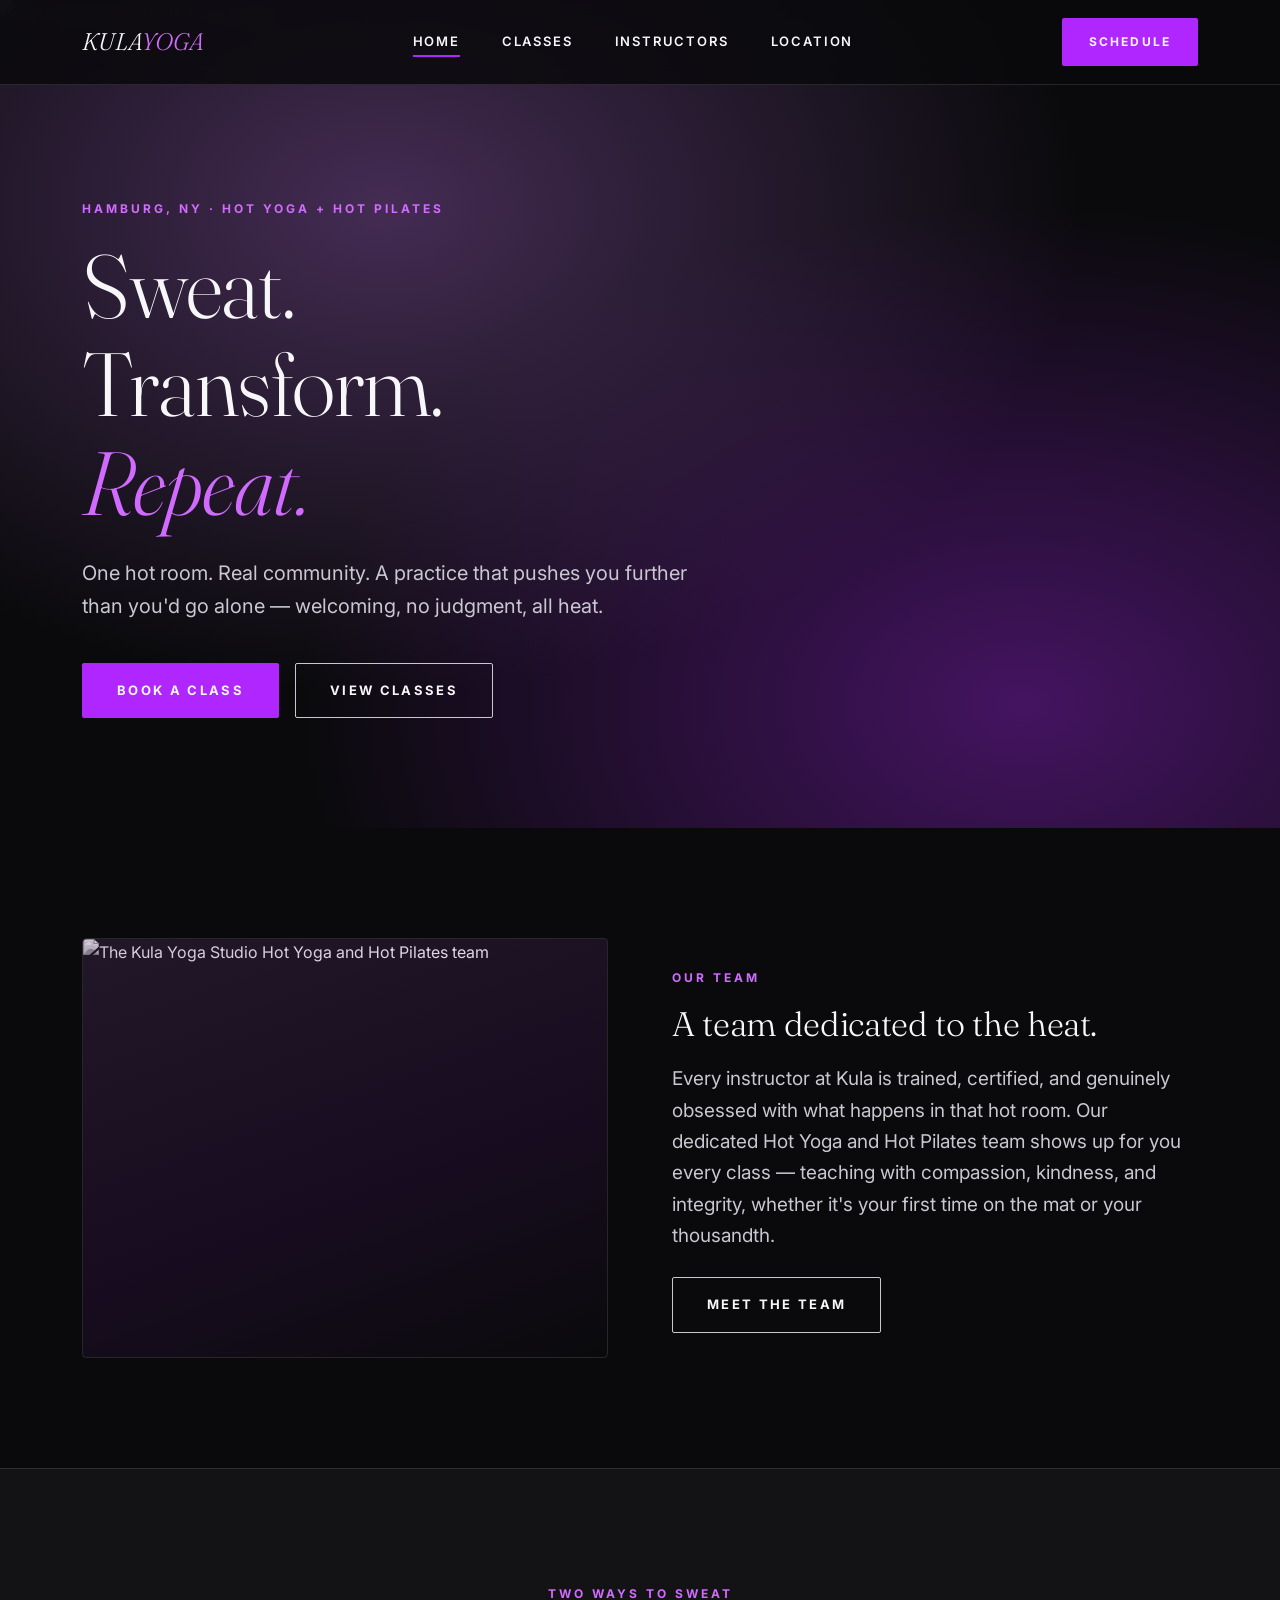
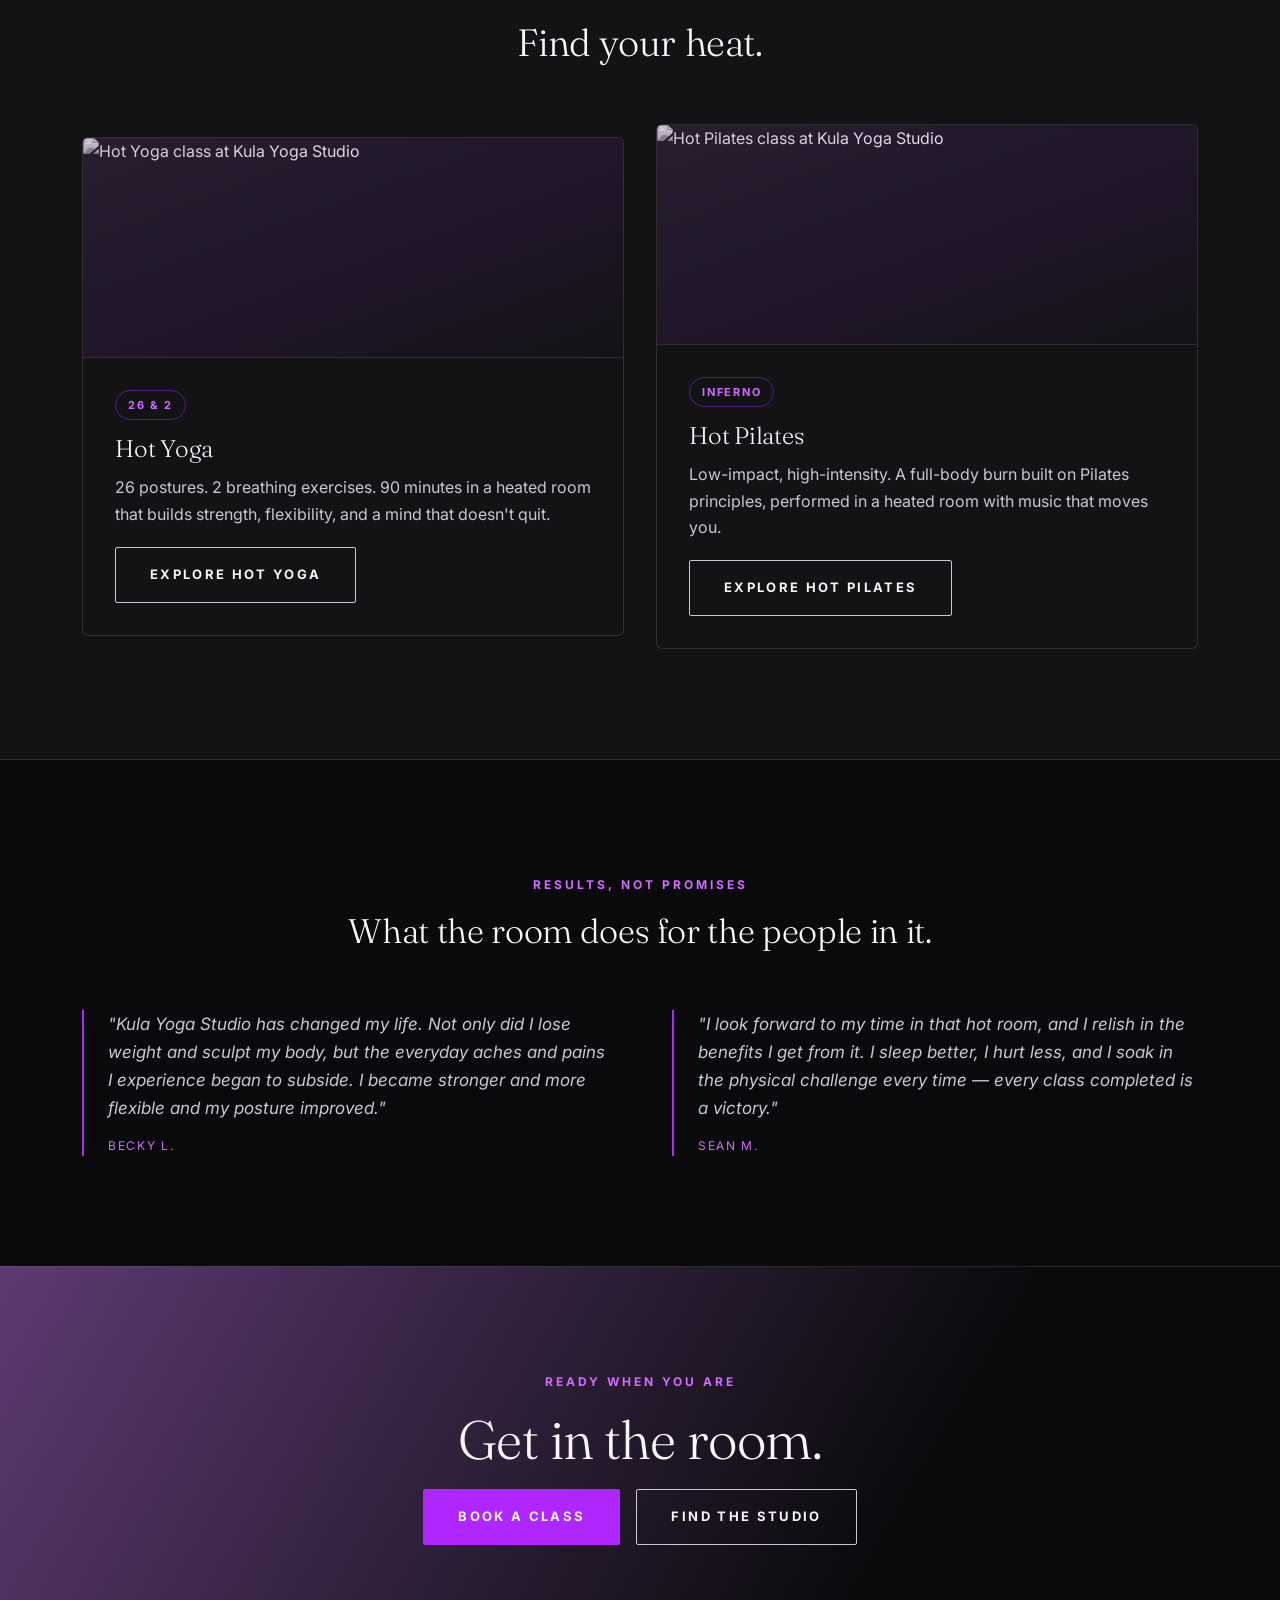
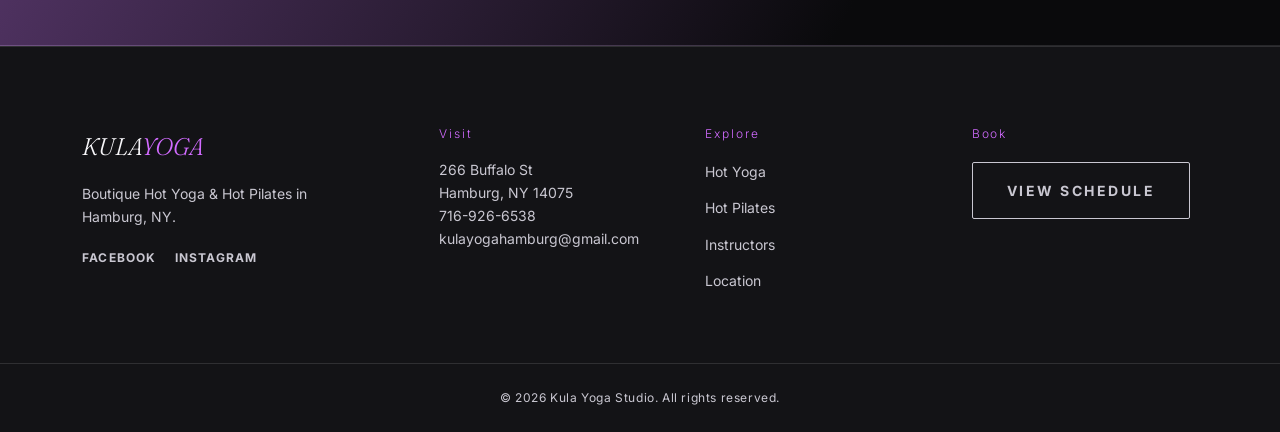
==== index.html @ e3d1c580 "Add files via upload" ====
<!DOCTYPE html>
<html lang="en">
<head>
<meta charset="UTF-8">
<meta name="viewport" content="width=device-width, initial-scale=1.0">
<title>Kula Yoga Studio — Hot Yoga &amp; Hot Pilates in Hamburg, NY</title>
<meta name="description" content="Kula Yoga Studio: boutique Hot Yoga and Hot Pilates classes in Hamburg, NY. One hot room, real community, real results.">
<link rel="preconnect" href="https://fonts.googleapis.com">
<link href="https://fonts.googleapis.com/css2?family=Fraunces:ital,opsz,wght@0,9..144,300;0,9..144,400;0,9..144,500;1,9..144,300;1,9..144,400;1,9..144,500&family=Inter:wght@400;500;600;700&display=swap" rel="stylesheet">
<link rel="stylesheet" href="styles.css">
</head>
<body>

<header class="site-header">
  <div class="header-inner">
    <a href="index.html" class="logo">KULA<span>YOGA</span></a>
    <nav class="main-nav">
      <ul>
        <li class="active"><a href="index.html">Home</a></li>
        <li class="has-dropdown">
          <a href="classes.html">Classes</a>
          <ul class="dropdown">
            <li><a href="classes.html#hot-yoga">Hot Yoga</a></li>
            <li><a href="classes.html#hot-pilates">Hot Pilates</a></li>
          </ul>
        </li>
        <li><a href="instructors.html">Instructors</a></li>
        <li><a href="location.html">Location</a></li>
      </ul>
    </nav>
    <a class="btn btn-neon nav-cta" href="https://clients.mindbodyonline.com/classic/home?studioid=28443" target="_blank" rel="noopener">Schedule</a>
    <button class="mobile-toggle" aria-label="Toggle menu">☰</button>
  </div>
</header>

<section class="hero">
  <img class="hero-bg" src="images/hero-hotyoga.jpg" alt="Hot Yoga class at Kula Yoga Studio">
  <div class="hero-inner">
    <div class="eyebrow">Hamburg, NY · Hot Yoga + Hot Pilates</div>
    <h1>Sweat.<br>Transform.<br><span class="accent">Repeat.</span></h1>
    <p class="lede">One hot room. Real community. A practice that pushes you further than you'd go alone — welcoming, no judgment, all heat.</p>
    <div class="btn-row">
      <a class="btn btn-neon" href="https://clients.mindbodyonline.com/classic/home?studioid=28443" target="_blank" rel="noopener">Book a Class</a>
      <a class="btn btn-outline" href="classes.html">View Classes</a>
    </div>
  </div>
</section>

<section class="section">
  <div class="wrap grid-2">
    <div class="photo-frame" style="min-height:420px;">
      <img class="photo" src="images/location-culture.jpg" alt="The Kula Yoga Studio Hot Yoga and Hot Pilates team">
    </div>
    <div>
      <div class="eyebrow">Our Team</div>
      <h2 style="font-size:34px; margin-bottom:20px;">A team dedicated to the heat.</h2>
      <p class="lede" style="max-width:none;">Every instructor at Kula is trained, certified, and genuinely obsessed with what happens in that hot room. Our dedicated Hot Yoga and Hot Pilates team shows up for you every class — teaching with compassion, kindness, and integrity, whether it's your first time on the mat or your thousandth.</p>
      <div class="btn-row" style="margin-top:26px;">
        <a class="btn btn-outline" href="instructors.html">Meet the Team</a>
      </div>
    </div>
  </div>
</section>

<section class="section section-alt">
  <div class="wrap center">
    <div class="eyebrow">Two Ways to Sweat</div>
    <h2 style="font-size:38px; max-width:700px; margin:0 auto 60px;">Find your heat.</h2>
  </div>
  <div class="wrap grid-2" style="gap:32px;">
    <div class="class-card">
      <div class="photo-frame"><img class="photo" src="images/hotyoga.jpg" alt="Hot Yoga class at Kula Yoga Studio"></div>
      <div class="class-card-body">
        <span class="tag">26 &amp; 2</span>
        <h3 style="font-size:24px; margin-bottom:12px;">Hot Yoga</h3>
        <p style="color:var(--white-dim); margin-bottom:20px;">26 postures. 2 breathing exercises. 90 minutes in a heated room that builds strength, flexibility, and a mind that doesn't quit.</p>
        <a class="btn btn-outline" href="classes.html#hot-yoga">Explore Hot Yoga</a>
      </div>
    </div>
    <div class="class-card">
      <div class="photo-frame"><img class="photo" src="images/hotpilates.jpg" alt="Hot Pilates class at Kula Yoga Studio"></div>
      <div class="class-card-body">
        <span class="tag">Inferno</span>
        <h3 style="font-size:24px; margin-bottom:12px;">Hot Pilates</h3>
        <p style="color:var(--white-dim); margin-bottom:20px;">Low-impact, high-intensity. A full-body burn built on Pilates principles, performed in a heated room with music that moves you.</p>
        <a class="btn btn-outline" href="classes.html#hot-pilates">Explore Hot Pilates</a>
      </div>
    </div>
  </div>
</section>

<section class="section">
  <div class="wrap center">
    <div class="eyebrow">Results, Not Promises</div>
    <h2 style="font-size:34px; max-width:640px; margin:0 auto 60px;">What the room does for the people in it.</h2>
  </div>
  <div class="wrap grid-2">
    <div class="testimonial">
      <p>"Kula Yoga Studio has changed my life. Not only did I lose weight and sculpt my body, but the everyday aches and pains I experience began to subside. I became stronger and more flexible and my posture improved."</p>
      <cite>Becky L.</cite>
    </div>
    <div class="testimonial">
      <p>"I look forward to my time in that hot room, and I relish in the benefits I get from it. I sleep better, I hurt less, and I soak in the physical challenge every time — every class completed is a victory."</p>
      <cite>Sean M.</cite>
    </div>
  </div>
</section>

<section class="cta-banner">
  <div class="wrap">
    <div class="eyebrow">Ready When You Are</div>
    <h2>Get in the room.</h2>
    <div class="btn-row" style="justify-content:center;">
      <a class="btn btn-neon" href="https://clients.mindbodyonline.com/classic/home?studioid=28443" target="_blank" rel="noopener">Book a Class</a>
      <a class="btn btn-outline" href="location.html">Find the Studio</a>
    </div>
  </div>
</section>

<footer class="site-footer">
  <div class="footer-inner">
    <div class="footer-brand">
      <a href="index.html" class="logo">KULA<span>YOGA</span></a>
      <p>Boutique Hot Yoga &amp; Hot Pilates in Hamburg, NY.</p>
      <div class="social-links">
        <a href="http://facebook.com/kulayogastudiohamburg" target="_blank" rel="noopener">Facebook</a>
        <a href="https://www.instagram.com/kula_yogastudio/" target="_blank" rel="noopener">Instagram</a>
      </div>
    </div>
    <div class="footer-col">
      <h4>Visit</h4>
      <p>266 Buffalo St<br>Hamburg, NY 14075</p>
      <p><a href="tel:7169266538">716-926-6538</a></p>
      <p><a href="mailto:kulayogahamburg@gmail.com">kulayogahamburg@gmail.com</a></p>
    </div>
    <div class="footer-col">
      <h4>Explore</h4>
      <ul>
        <li><a href="classes.html#hot-yoga">Hot Yoga</a></li>
        <li><a href="classes.html#hot-pilates">Hot Pilates</a></li>
        <li><a href="instructors.html">Instructors</a></li>
        <li><a href="location.html">Location</a></li>
      </ul>
    </div>
    <div class="footer-col">
      <h4>Book</h4>
      <a class="btn btn-outline" href="https://clients.mindbodyonline.com/classic/home?studioid=28443" target="_blank" rel="noopener">View Schedule</a>
    </div>
  </div>
  <div class="footer-bottom">© 2026 Kula Yoga Studio. All rights reserved.</div>
</footer>

<script src="script.js"></script>
</body>
</html>
---- styles.css ----
/* ==========================================================================
   KULA YOGA — Boutique Hot Yoga / Hot Pilates
   Black + White + Electric Neon Purple
   ========================================================================== */

:root {
  --black: #0a0a0c;
  --black-soft: #131316;
  --charcoal: #1b1b1f;
  --white: #f7f6f9;
  --white-dim: #c9c7d1;
  --neon: #b026ff;
  --neon-bright: #d16bff;
  --neon-deep: #5d3a72;
  --line: rgba(247, 246, 249, 0.12);
  --font-display: 'Fraunces', serif;
  --font-body: 'Inter', sans-serif;
}

* { box-sizing: border-box; margin: 0; padding: 0; }

html { scroll-behavior: smooth; }

body {
  background: var(--black);
  color: var(--white);
  font-family: var(--font-body);
  line-height: 1.65;
  -webkit-font-smoothing: antialiased;
  overflow-x: hidden;
}

img { max-width: 100%; display: block; }

a { color: inherit; text-decoration: none; }

ul { list-style: none; }

.wrap {
  max-width: 1180px;
  margin: 0 auto;
  padding: 0 32px;
}

h1, h2, h3, h4 {
  font-family: var(--font-display);
  font-weight: 300;
  line-height: 1.1;
  letter-spacing: -0.01em;
  text-transform: none;
}

.eyebrow {
  display: inline-block;
  font-family: var(--font-body);
  font-size: 12px;
  font-weight: 700;
  letter-spacing: 0.25em;
  text-transform: uppercase;
  color: var(--neon-bright);
  margin-bottom: 18px;
}

.section {
  padding: 110px 0;
  position: relative;
}

.section-tight { padding: 70px 0; }

.section-alt {
  background: var(--black-soft);
  border-top: 1px solid var(--line);
  border-bottom: 1px solid var(--line);
}

.center { text-align: center; }

.lede {
  font-size: 19px;
  color: var(--white-dim);
  max-width: 640px;
}

.center .lede { margin-left: auto; margin-right: auto; }

/* Buttons */
.btn {
  display: inline-block;
  padding: 16px 34px;
  font-family: var(--font-body);
  font-weight: 700;
  font-size: 13px;
  letter-spacing: 0.18em;
  text-transform: uppercase;
  border-radius: 2px;
  border: 1px solid transparent;
  cursor: pointer;
  transition: all 0.25s ease;
}

.btn-neon {
  background: var(--neon);
  color: var(--white);
  box-shadow: 0 0 0 rgba(176, 38, 255, 0);
}

.btn-neon:hover {
  background: var(--neon-bright);
  box-shadow: 0 0 28px rgba(176, 38, 255, 0.65);
  transform: translateY(-1px);
}

.btn-outline {
  background: transparent;
  border-color: var(--white-dim);
  color: var(--white);
}

.btn-outline:hover {
  border-color: var(--neon-bright);
  color: var(--neon-bright);
}

.btn-row { display: flex; gap: 16px; flex-wrap: wrap; }
.center .btn-row { justify-content: center; }

/* Header */
.site-header {
  position: fixed;
  top: 0; left: 0; right: 0;
  z-index: 100;
  background: rgba(10, 10, 12, 0.85);
  backdrop-filter: blur(10px);
  border-bottom: 1px solid var(--line);
}

.header-inner {
  max-width: 1180px;
  margin: 0 auto;
  padding: 0 32px;
  height: 84px;
  display: flex;
  align-items: center;
  justify-content: space-between;
  gap: 24px;
}

.logo {
  font-family: var(--font-display);
  font-style: italic;
  font-size: 24px;
  font-weight: 300;
  letter-spacing: 0;
  color: var(--white);
  white-space: nowrap;
}

.logo span { color: var(--neon-bright); font-style: italic; }

.main-nav { flex: 1; }

.main-nav > ul {
  display: flex;
  justify-content: center;
  gap: 42px;
}

.main-nav > ul > li {
  position: relative;
}

.main-nav > ul > li > a {
  font-size: 13px;
  font-weight: 600;
  letter-spacing: 0.14em;
  text-transform: uppercase;
  padding: 30px 0;
  display: inline-block;
  position: relative;
}

.main-nav > ul > li > a::after {
  content: "";
  position: absolute;
  left: 0; bottom: 26px;
  width: 0;
  height: 2px;
  background: var(--neon);
  transition: width 0.25s ease;
}

.main-nav > ul > li > a:hover::after,
.main-nav > ul > li.active > a::after {
  width: 100%;
}

.has-dropdown > a::before {
  content: "";
}

.dropdown {
  position: absolute;
  top: 100%;
  left: 50%;
  transform: translateX(-50%) translateY(8px);
  background: var(--charcoal);
  border: 1px solid var(--line);
  min-width: 200px;
  padding: 8px;
  opacity: 0;
  visibility: hidden;
  transition: all 0.2s ease;
  box-shadow: 0 20px 40px rgba(0,0,0,0.5);
}

.has-dropdown:hover .dropdown,
.has-dropdown.open .dropdown {
  opacity: 1;
  visibility: visible;
  transform: translateX(-50%) translateY(0);
}

.dropdown li a {
  display: block;
  padding: 12px 16px;
  font-size: 12px;
  font-weight: 600;
  letter-spacing: 0.1em;
  text-transform: uppercase;
  border-radius: 2px;
}

.dropdown li a:hover {
  background: rgba(176, 38, 255, 0.12);
  color: var(--neon-bright);
}

.nav-cta { flex-shrink: 0; padding: 13px 26px; font-size: 12px; }

.mobile-toggle {
  display: none;
  background: none;
  border: none;
  color: var(--white);
  font-size: 26px;
  cursor: pointer;
}

/* Hero */
.hero {
  min-height: 92vh;
  display: flex;
  align-items: center;
  padding-top: 84px;
  position: relative;
  background: var(--black);
  overflow: hidden;
}

.hero-bg {
  position: absolute;
  inset: 0;
  width: 100%;
  height: 100%;
  object-fit: cover;
  object-position: top center;
  filter: grayscale(1) contrast(1.05);
  opacity: 0.55;
}

.hero::before {
  content: "";
  position: absolute;
  inset: 0;
  background: radial-gradient(ellipse at 30% 25%, rgba(93,58,114,0.7), transparent 55%),
              radial-gradient(ellipse at 80% 85%, rgba(176,38,255,0.35), transparent 50%),
              linear-gradient(180deg, rgba(10,10,12,0.55) 0%, rgba(10,10,12,0.75) 55%, var(--black) 100%);
  z-index: 1;
}

.hero-inner { position: relative; z-index: 2; }

.hero-inner {
  max-width: 1180px;
  margin: 0 auto;
  padding: 60px 32px;
  width: 100%;
}

.hero h1 {
  font-size: clamp(42px, 7vw, 92px);
  max-width: 900px;
}

.hero h1 .accent { color: var(--neon-bright); font-style: italic; font-weight: 300; }

.hero .lede { margin-top: 24px; font-size: 20px; }

.hero .btn-row { margin-top: 40px; }

.hero-photo-tag {
  position: absolute;
  right: 6%;
  top: 50%;
  transform: translateY(-50%);
  width: 320px;
  height: 420px;
}

.page-hero {
  min-height: 46vh;
  display: flex;
  align-items: center;
  padding-top: 84px;
  background: linear-gradient(160deg, var(--black-soft), var(--black) 70%);
  border-bottom: 1px solid var(--line);
}

.page-hero-inner { padding: 70px 0; }

/* Image placeholders */
.img-placeholder {
  background: repeating-linear-gradient(135deg, #1a1a1e, #1a1a1e 12px, #1f151f 12px, #1f151f 24px);
  border: 1px dashed rgba(176,38,255,0.5);
  display: flex;
  align-items: center;
  justify-content: center;
  color: var(--neon-bright);
  font-family: var(--font-body);
  font-size: 12px;
  font-weight: 700;
  letter-spacing: 0.14em;
  text-transform: uppercase;
  text-align: center;
  border-radius: 4px;
  min-height: 260px;
  padding: 20px;
}

/* Real photos */
.photo {
  width: 100%;
  height: 100%;
  object-fit: cover;
  display: block;
  filter: grayscale(1) contrast(1.05);
  border-radius: 4px;
  transition: filter 0.4s ease, transform 0.4s ease;
}

.photo-frame {
  position: relative;
  overflow: hidden;
  border-radius: 4px;
  border: 1px solid var(--line);
  min-height: 260px;
}

.photo-frame:hover .photo {
  filter: grayscale(0.35) contrast(1.05) saturate(1.1);
  transform: scale(1.04);
}

.photo-frame::after {
  content: "";
  position: absolute;
  inset: 0;
  background: linear-gradient(160deg, rgba(93,58,114,0.28), rgba(176,38,255,0.08) 60%, transparent);
  pointer-events: none;
}

.class-card .photo-frame { min-height: 220px; border-radius: 0; border-left: none; border-right: none; border-top: none; }

/* Grid layouts */
.grid-2 {
  display: grid;
  grid-template-columns: 1fr 1fr;
  gap: 64px;
  align-items: center;
}

.grid-3 {
  display: grid;
  grid-template-columns: repeat(3, 1fr);
  gap: 32px;
}

.grid-4 {
  display: grid;
  grid-template-columns: repeat(4, 1fr);
  gap: 28px;
}

/* Class / feature cards */
.card {
  background: var(--black-soft);
  border: 1px solid var(--line);
  border-radius: 6px;
  padding: 40px 32px;
  transition: border-color 0.25s ease, transform 0.25s ease;
}

.card:hover {
  border-color: rgba(176, 38, 255, 0.5);
  transform: translateY(-4px);
}

.class-card {
  border: 1px solid var(--line);
  border-radius: 6px;
  overflow: hidden;
  background: var(--black-soft);
  transition: border-color 0.25s ease, transform 0.25s ease;
}

.class-card:hover {
  border-color: rgba(176, 38, 255, 0.6);
  transform: translateY(-4px);
}

.class-card .img-placeholder { min-height: 220px; border-radius: 0; border-left: none; border-right: none; border-top: none; }

.class-card-body { padding: 32px; }

.tag {
  display: inline-block;
  font-size: 11px;
  font-weight: 700;
  letter-spacing: 0.16em;
  text-transform: uppercase;
  color: var(--neon-bright);
  border: 1px solid rgba(176,38,255,0.45);
  padding: 5px 12px;
  border-radius: 20px;
  margin-bottom: 16px;
}

/* Class detail sections */
.class-detail {
  padding: 100px 0;
  scroll-margin-top: 100px;
  border-bottom: 1px solid var(--line);
}

.class-detail:last-child { border-bottom: none; }

.benefits-list {
  display: grid;
  grid-template-columns: 1fr 1fr;
  gap: 12px 32px;
  margin-top: 28px;
}

.benefits-list li {
  font-size: 15px;
  color: var(--white-dim);
  padding-left: 22px;
  position: relative;
}

.benefits-list li::before {
  content: "";
  position: absolute;
  left: 0;
  top: 9px;
  width: 8px;
  height: 8px;
  background: var(--neon);
  border-radius: 50%;
  box-shadow: 0 0 8px rgba(176,38,255,0.8);
}

/* Testimonials */
.testimonial {
  border-left: 2px solid var(--neon);
  padding-left: 24px;
}

.testimonial p { font-size: 17px; color: var(--white-dim); font-style: italic; }
.testimonial cite { display: block; margin-top: 14px; font-style: normal; font-size: 12px; letter-spacing: 0.14em; text-transform: uppercase; color: var(--neon-bright); }

/* Instructor cards */
.instructor-card { text-align: left; }
.instructor-card .img-placeholder,
.instructor-card .photo-frame { aspect-ratio: 4/5; min-height: 0; margin-bottom: 20px; }
.instructor-card h3 { font-size: 18px; }
.instructor-card .role { color: var(--neon-bright); font-size: 12px; letter-spacing: 0.12em; text-transform: uppercase; margin: 6px 0 12px; font-weight: 700; }
.instructor-card p.bio { font-size: 14px; color: var(--white-dim); }

/* Location */
.map-frame {
  border: 1px solid var(--line);
  border-radius: 6px;
  overflow: hidden;
  min-height: 420px;
}

.map-frame iframe { width: 100%; height: 100%; min-height: 420px; border: 0; filter: grayscale(1) invert(0.92) contrast(0.9); }

.info-line { display: flex; gap: 14px; margin-bottom: 18px; font-size: 16px; }
.info-line .label { color: var(--neon-bright); font-weight: 700; font-size: 12px; letter-spacing: 0.12em; text-transform: uppercase; min-width: 90px; padding-top: 3px; }

/* CTA banner */
.cta-banner {
  background: linear-gradient(120deg, var(--neon-deep), var(--black) 70%);
  border-top: 1px solid var(--line);
  border-bottom: 1px solid var(--line);
  text-align: center;
  padding: 100px 0;
}

.cta-banner h2 { font-size: clamp(30px, 5vw, 54px); margin-bottom: 20px; }

/* Footer */
.site-footer {
  background: var(--black-soft);
  border-top: 1px solid var(--line);
  padding: 80px 0 0;
}

.footer-inner {
  max-width: 1180px;
  margin: 0 auto;
  padding: 0 32px;
  display: grid;
  grid-template-columns: 1.4fr 1fr 1fr 1fr;
  gap: 40px;
  padding-bottom: 60px;
}

.footer-brand p { color: var(--white-dim); font-size: 14px; margin: 16px 0 20px; max-width: 240px; }

.social-links { display: flex; gap: 18px; }
.social-links a { font-size: 12px; font-weight: 700; letter-spacing: 0.1em; text-transform: uppercase; color: var(--white-dim); }
.social-links a:hover { color: var(--neon-bright); }

.footer-col h4 { font-family: var(--font-body); font-size: 12px; letter-spacing: 0.16em; color: var(--neon-bright); margin-bottom: 18px; }
.footer-col p, .footer-col a { color: var(--white-dim); font-size: 14px; }
.footer-col ul li { margin-bottom: 10px; }
.footer-col ul li a:hover { color: var(--neon-bright); }
.footer-col .btn { margin-top: 4px; }

.footer-bottom {
  border-top: 1px solid var(--line);
  padding: 24px 32px;
  text-align: center;
  font-size: 12px;
  color: var(--white-dim);
  letter-spacing: 0.05em;
}

/* Responsive */
@media (max-width: 980px) {
  .main-nav, .nav-cta { display: none; }
  .mobile-toggle { display: block; }
  .site-header.open .main-nav {
    display: block;
    position: absolute;
    top: 84px; left: 0; right: 0;
    background: var(--black-soft);
    border-top: 1px solid var(--line);
    padding: 20px 32px 30px;
  }
  .site-header.open .main-nav > ul { flex-direction: column; gap: 4px; }
  .site-header.open .main-nav > ul > li > a { padding: 14px 0; }
  .site-header.open .dropdown { position: static; opacity: 1; visibility: visible; transform: none; display: none; background: transparent; border: none; box-shadow: none; margin-left: 12px; }
  .site-header.open .has-dropdown.open .dropdown { display: block; }
  .site-header.open .nav-cta { display: inline-block; margin-top: 10px; }
  .grid-2 { grid-template-columns: 1fr; gap: 40px; }
  .grid-3 { grid-template-columns: 1fr; }
  .grid-4 { grid-template-columns: 1fr 1fr; }
  .benefits-list { grid-template-columns: 1fr; }
  .footer-inner { grid-template-columns: 1fr 1fr; }
  .hero-photo-tag { display: none; }
}

@media (max-width: 560px) {
  .wrap, .header-inner, .hero-inner { padding-left: 20px; padding-right: 20px; }
  .section { padding: 70px 0; }
  .grid-4 { grid-template-columns: 1fr; }
  .footer-inner { grid-template-columns: 1fr; }
}
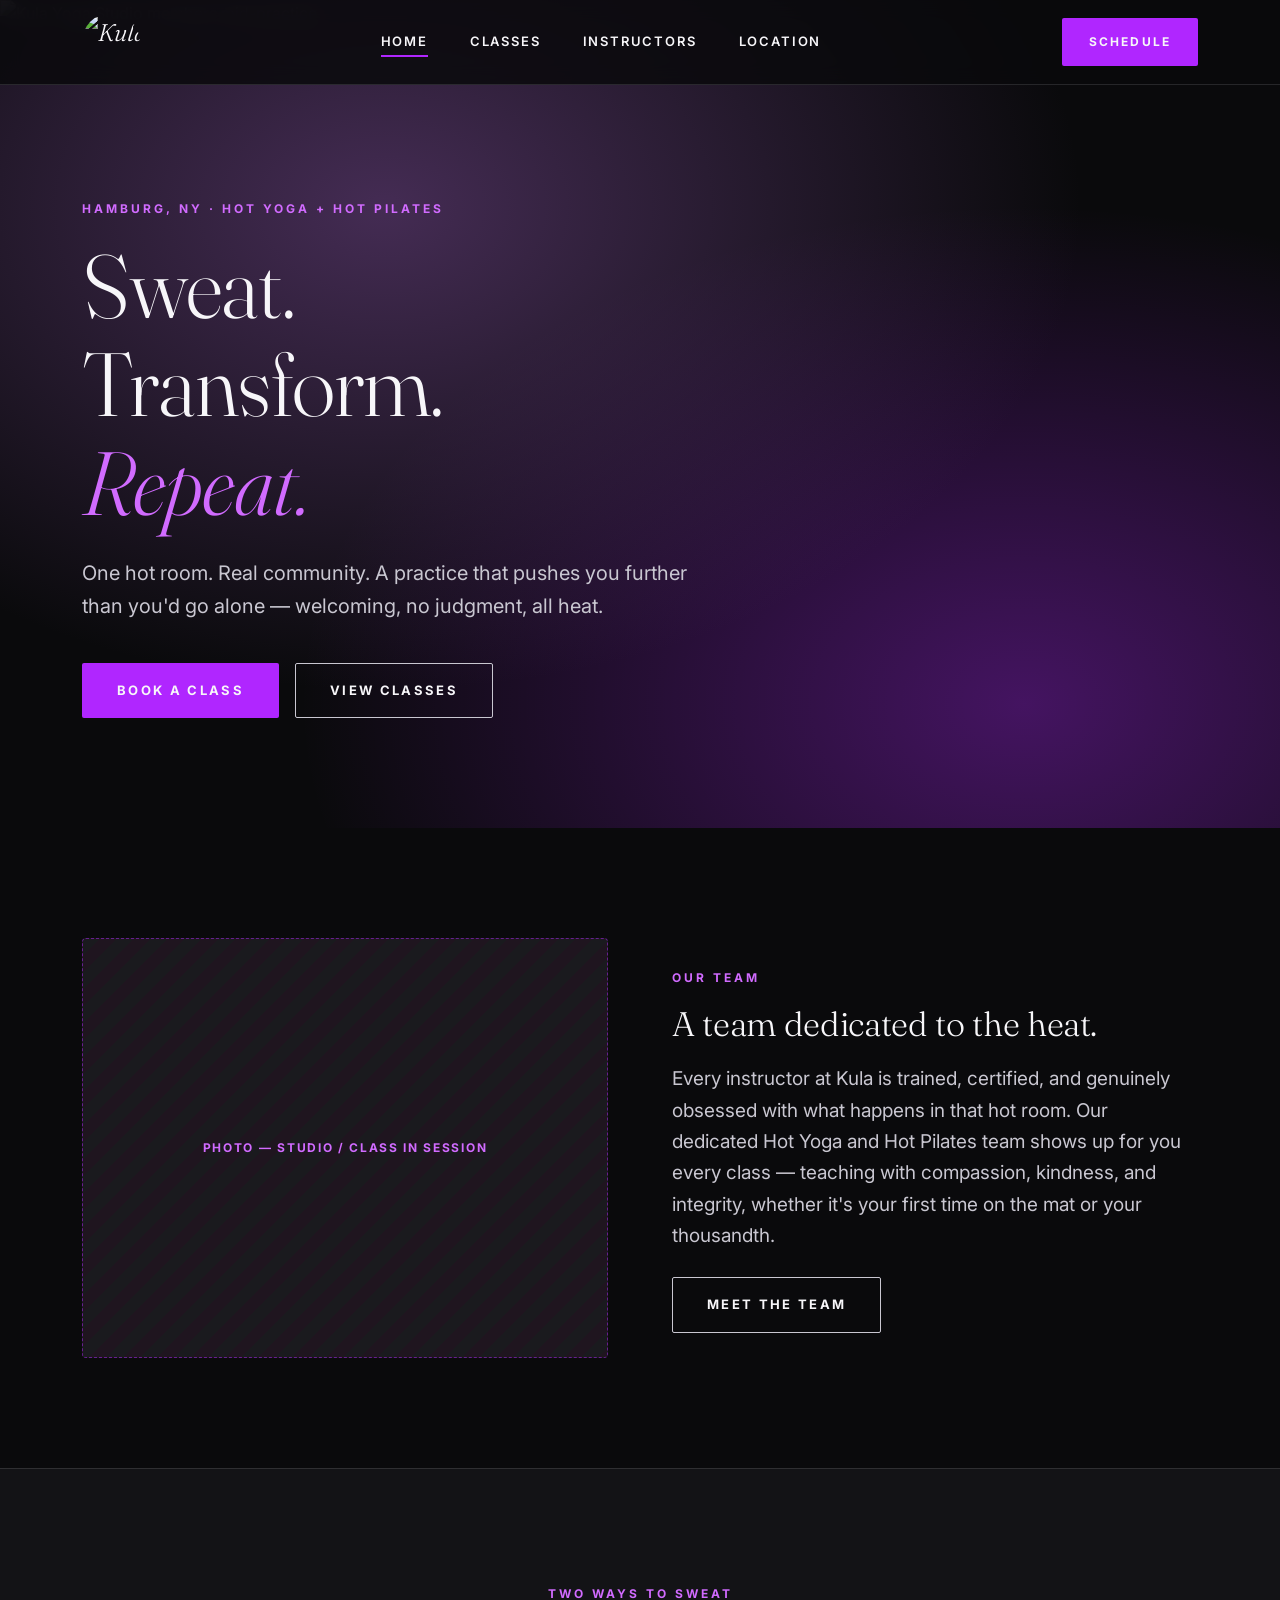
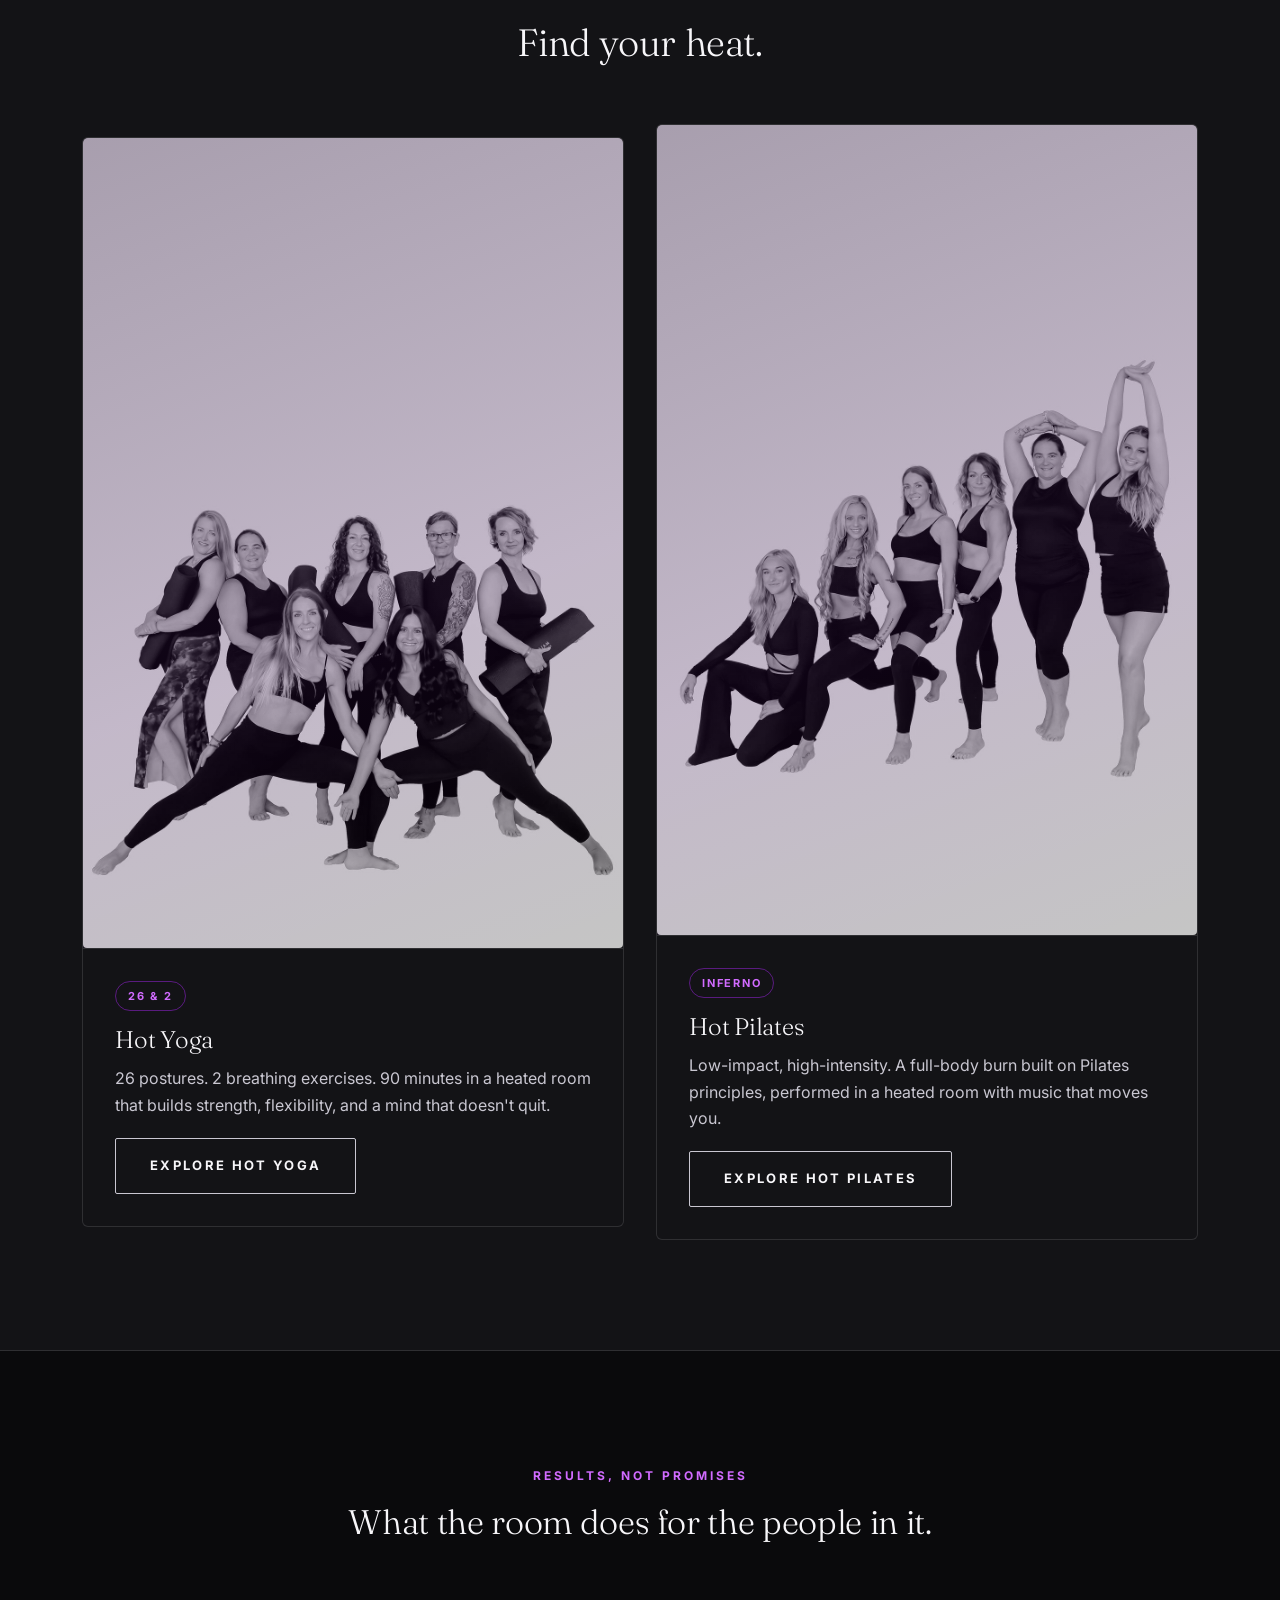
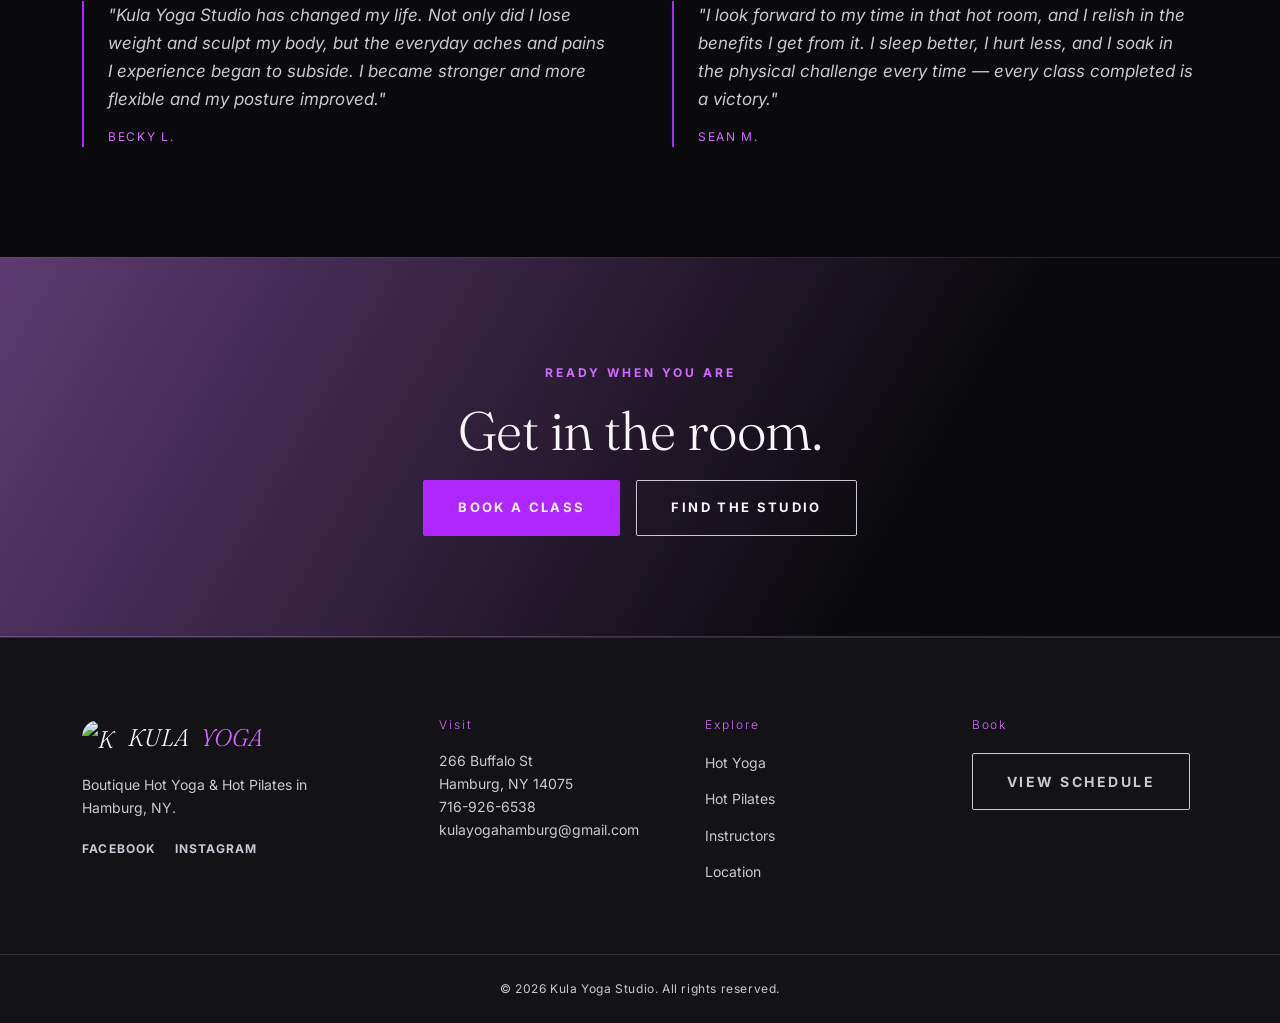
==== commit e5740c0c: "Add files via upload" ====
--- a/index.html
+++ b/index.html
@@ -13,7 +13,7 @@
 
 <header class="site-header">
   <div class="header-inner">
-    <a href="index.html" class="logo">KULA<span>YOGA</span></a>
+    <a href="index.html" class="logo logo-icon-only"><img src="images/logo.png" alt="Kula Yoga Studio" class="logo-mark"></a>
     <nav class="main-nav">
       <ul>
         <li class="active"><a href="index.html">Home</a></li>
@@ -34,7 +34,7 @@
 </header>
 
 <section class="hero">
-  <img class="hero-bg" src="images/hero-hotyoga.jpg" alt="Hot Yoga class at Kula Yoga Studio">
+  <img class="hero-bg" src="images/hero.jpg" alt="Kula Yoga Studio members mid-practice">
   <div class="hero-inner">
     <div class="eyebrow">Hamburg, NY · Hot Yoga + Hot Pilates</div>
     <h1>Sweat.<br>Transform.<br><span class="accent">Repeat.</span></h1>
@@ -48,9 +48,7 @@
 
 <section class="section">
   <div class="wrap grid-2">
-    <div class="photo-frame" style="min-height:420px;">
-      <img class="photo" src="images/location-culture.jpg" alt="The Kula Yoga Studio Hot Yoga and Hot Pilates team">
-    </div>
+    <div class="img-placeholder" style="min-height:420px;">PHOTO — STUDIO / CLASS IN SESSION</div>
     <div>
       <div class="eyebrow">Our Team</div>
       <h2 style="font-size:34px; margin-bottom:20px;">A team dedicated to the heat.</h2>
@@ -120,7 +118,7 @@
 <footer class="site-footer">
   <div class="footer-inner">
     <div class="footer-brand">
-      <a href="index.html" class="logo">KULA<span>YOGA</span></a>
+      <a href="index.html" class="logo"><img src="images/logo.png" alt="Kula Yoga Studio" class="logo-mark">KULA<span>YOGA</span></a>
       <p>Boutique Hot Yoga &amp; Hot Pilates in Hamburg, NY.</p>
       <div class="social-links">
         <a href="http://facebook.com/kulayogastudiohamburg" target="_blank" rel="noopener">Facebook</a>
--- a/styles.css
+++ b/styles.css
@@ -147,6 +147,9 @@
 }
 
 .logo {
+  display: inline-flex;
+  align-items: center;
+  gap: 12px;
   font-family: var(--font-display);
   font-style: italic;
   font-size: 24px;
@@ -157,6 +160,20 @@
 }
 
 .logo span { color: var(--neon-bright); font-style: italic; }
+
+.logo-mark {
+  width: 40px;
+  height: 40px;
+  border-radius: 50%;
+  flex-shrink: 0;
+}
+
+.footer-brand .logo-mark { width: 34px; height: 34px; }
+
+.logo-icon-only .logo-mark {
+  width: 58px;
+  height: 58px;
+}
 
 .main-nav { flex: 1; }
 
@@ -264,9 +281,9 @@
   width: 100%;
   height: 100%;
   object-fit: cover;
-  object-position: top center;
-  filter: grayscale(1) contrast(1.05);
-  opacity: 0.55;
+  object-position: center 30%;
+  filter: grayscale(0.2) contrast(1.1) saturate(1.15);
+  opacity: 0.75;
 }
 
 .hero::before {
@@ -371,6 +388,26 @@
 }
 
 .class-card .photo-frame { min-height: 220px; border-radius: 0; border-left: none; border-right: none; border-top: none; }
+
+/* Team gallery (Instructors page) */
+.team-gallery {
+  display: grid;
+  grid-template-columns: repeat(12, 1fr);
+  gap: 24px;
+}
+
+.team-gallery .photo-frame { min-height: 280px; }
+
+.g-6 { grid-column: span 6; }
+.g-7 { grid-column: span 7; }
+.g-5 { grid-column: span 5; }
+.g-12 { grid-column: span 12; }
+.g-12 .photo-frame { min-height: 420px; }
+
+@media (max-width: 760px) {
+  .team-gallery { grid-template-columns: 1fr; }
+  .g-6, .g-7, .g-5, .g-12 { grid-column: span 1; }
+}
 
 /* Grid layouts */
 .grid-2 {
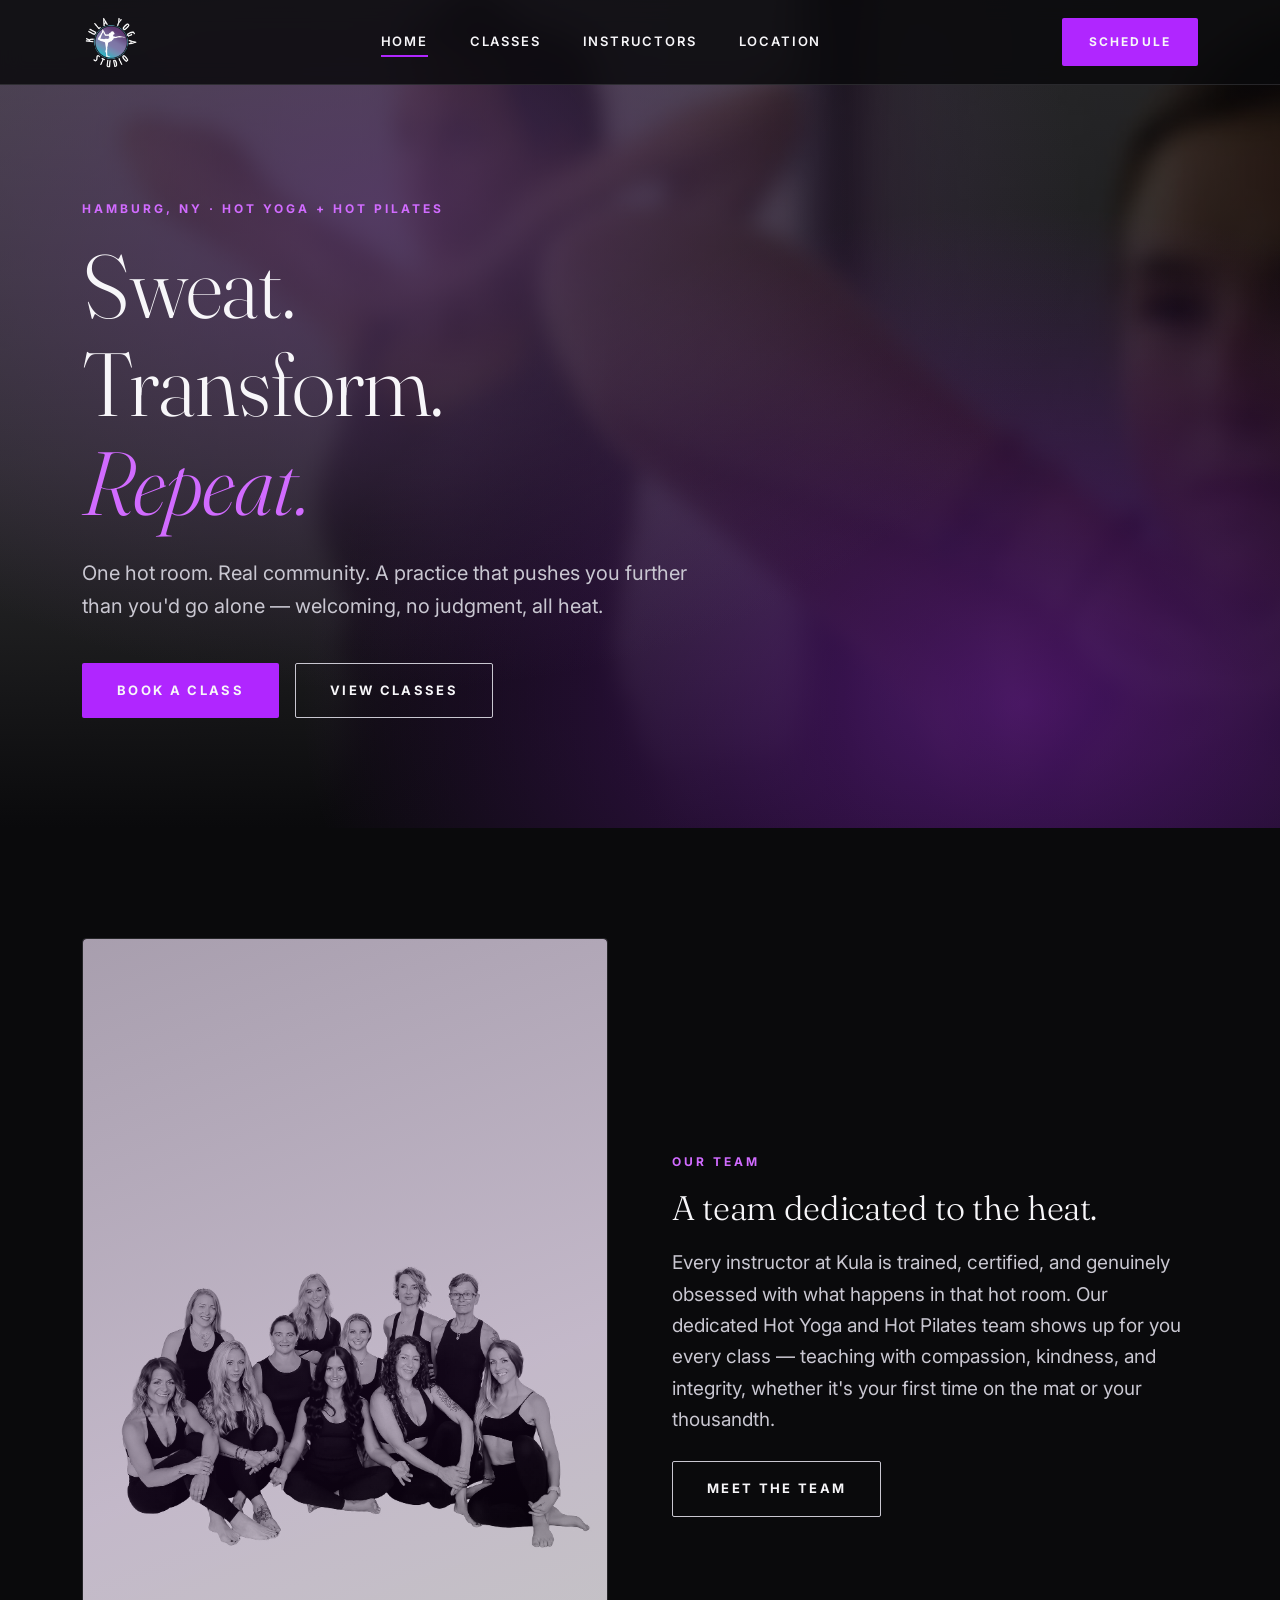
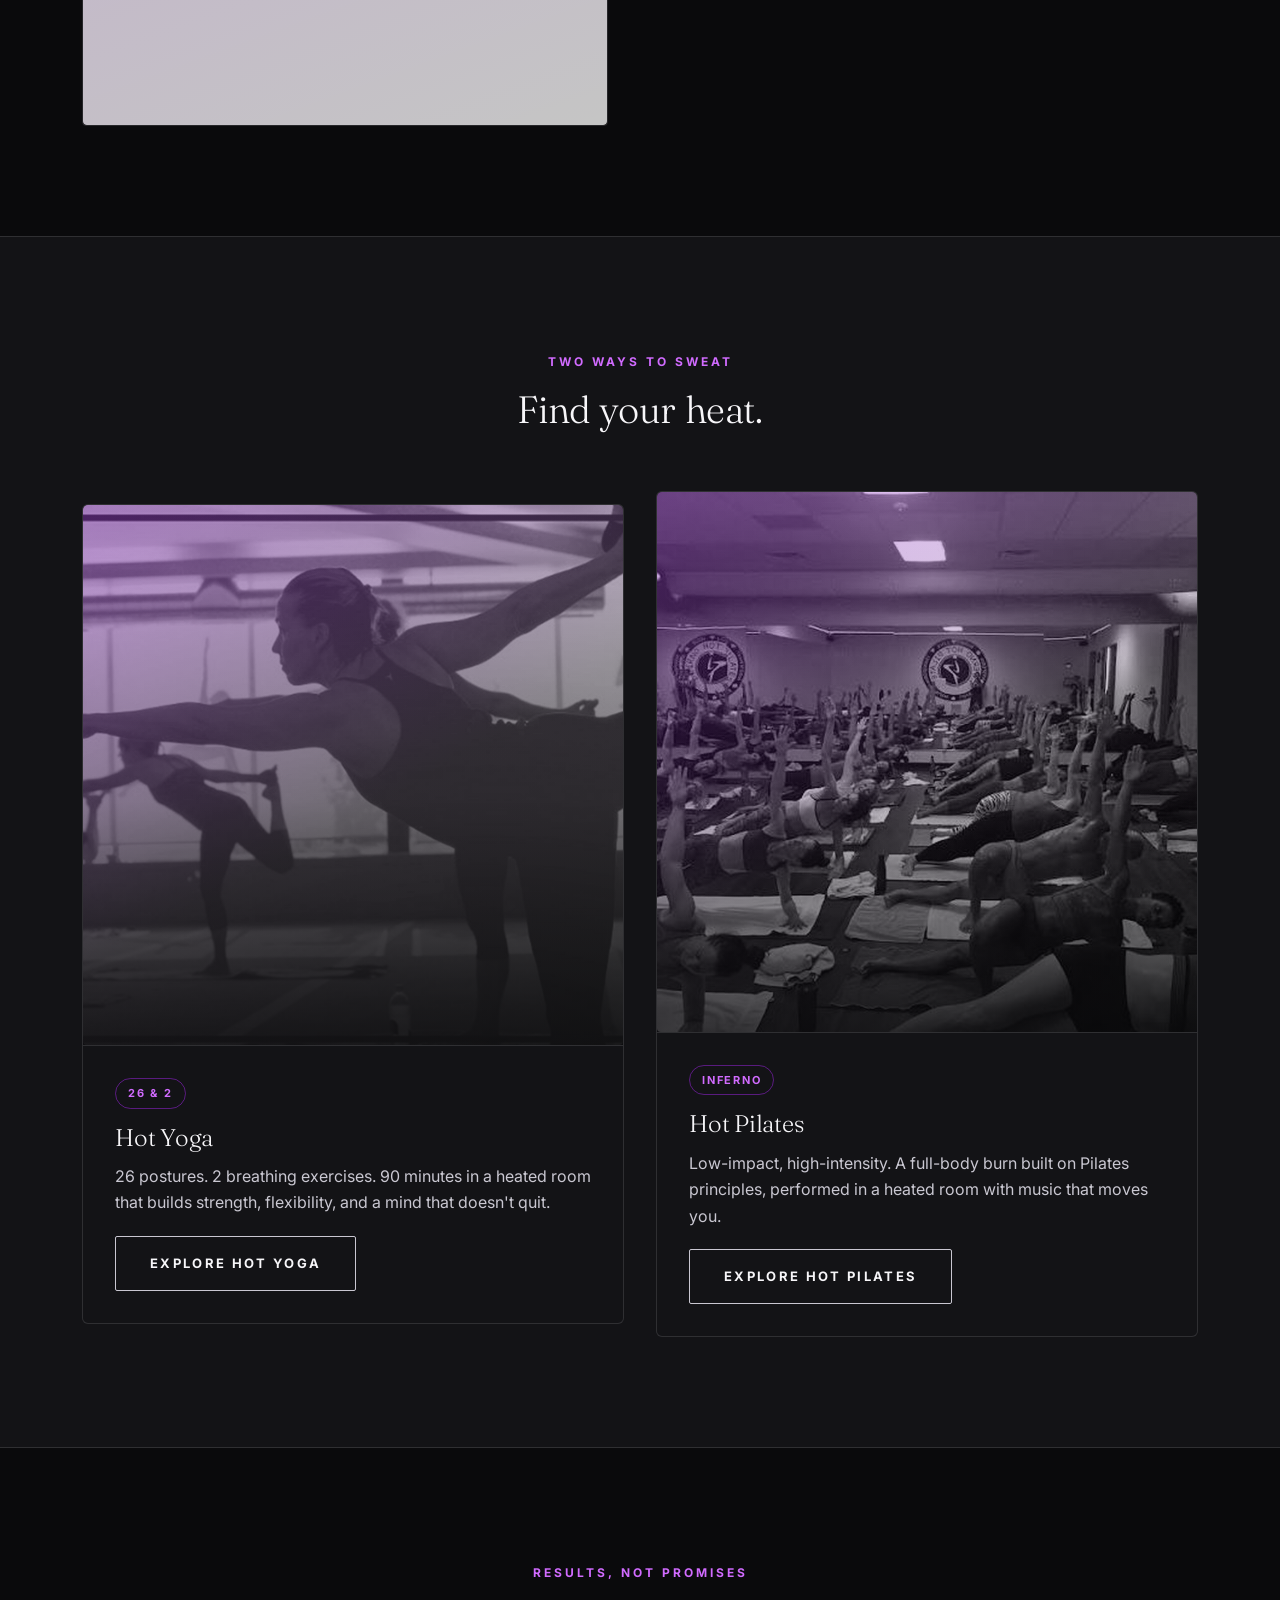
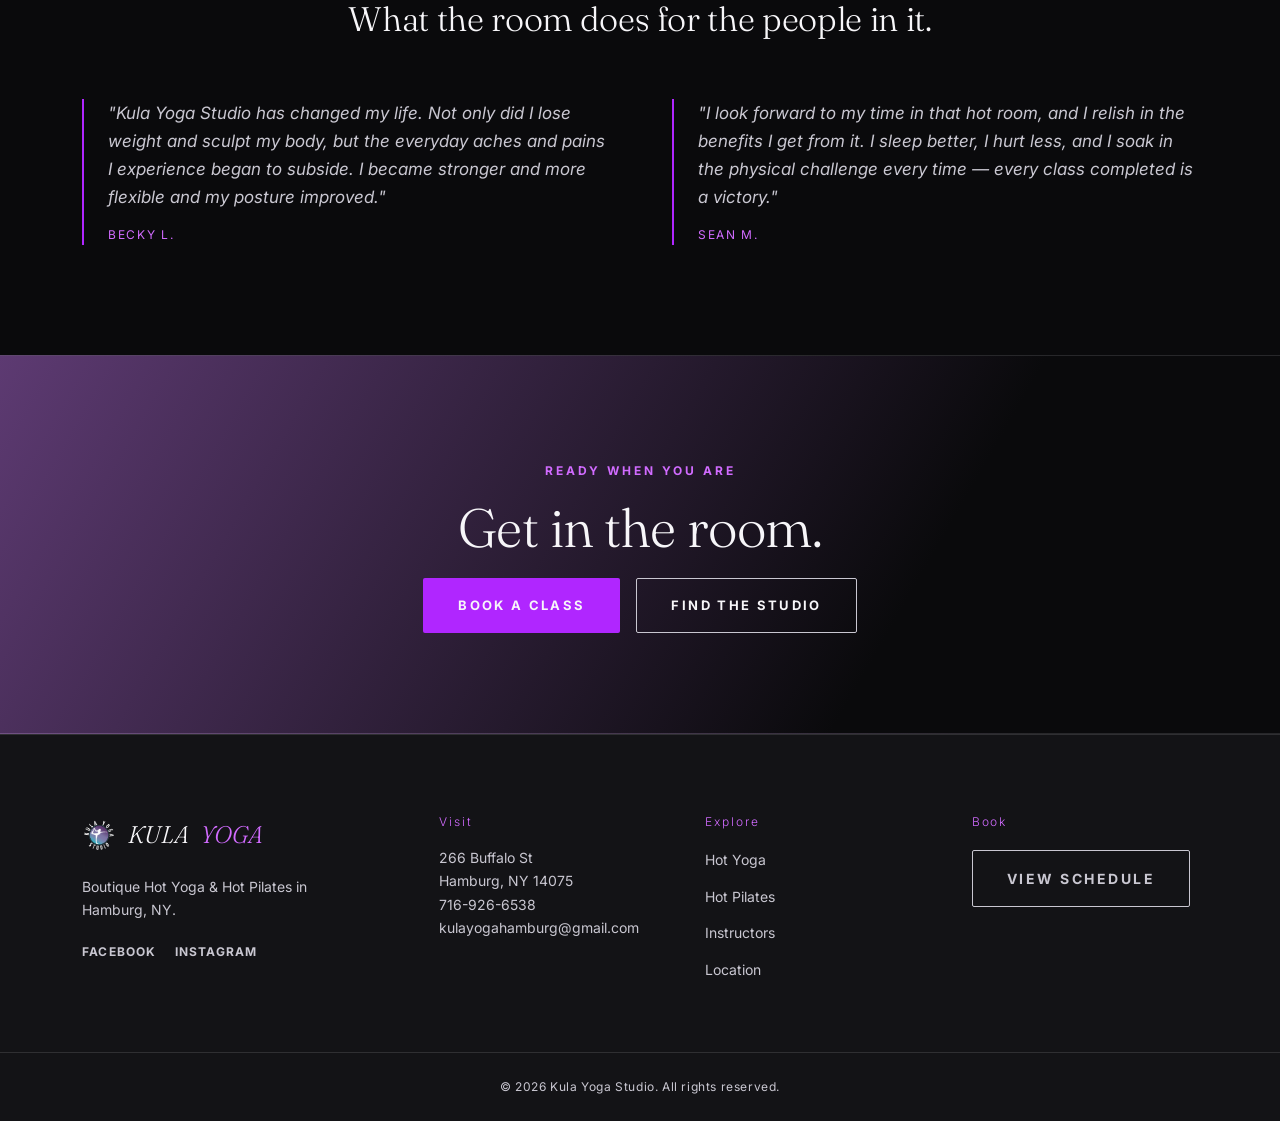
==== commit 045c4123: "Add files via upload" ====
--- a/index.html
+++ b/index.html
@@ -48,7 +48,9 @@
 
 <section class="section">
   <div class="wrap grid-2">
-    <div class="img-placeholder" style="min-height:420px;">PHOTO — STUDIO / CLASS IN SESSION</div>
+    <div class="photo-frame" style="min-height:420px;">
+      <img class="photo" src="images/team-full.jpg" alt="The Kula Yoga Studio Hot Yoga and Hot Pilates team">
+    </div>
     <div>
       <div class="eyebrow">Our Team</div>
       <h2 style="font-size:34px; margin-bottom:20px;">A team dedicated to the heat.</h2>
--- a/styles.css
+++ b/styles.css
@@ -388,6 +388,12 @@
 }
 
 .class-card .photo-frame { min-height: 220px; border-radius: 0; border-left: none; border-right: none; border-top: none; }
+
+.class-card .photo-frame::after,
+.class-detail .photo-frame::after {
+  background: linear-gradient(180deg, rgba(10,10,12,0.05) 0%, rgba(10,10,12,0.15) 55%, rgba(10,10,12,0.75) 100%),
+              linear-gradient(150deg, rgba(176,38,255,0.32), rgba(93,58,114,0.12) 55%, transparent);
+}
 
 /* Team gallery (Instructors page) */
 .team-gallery {
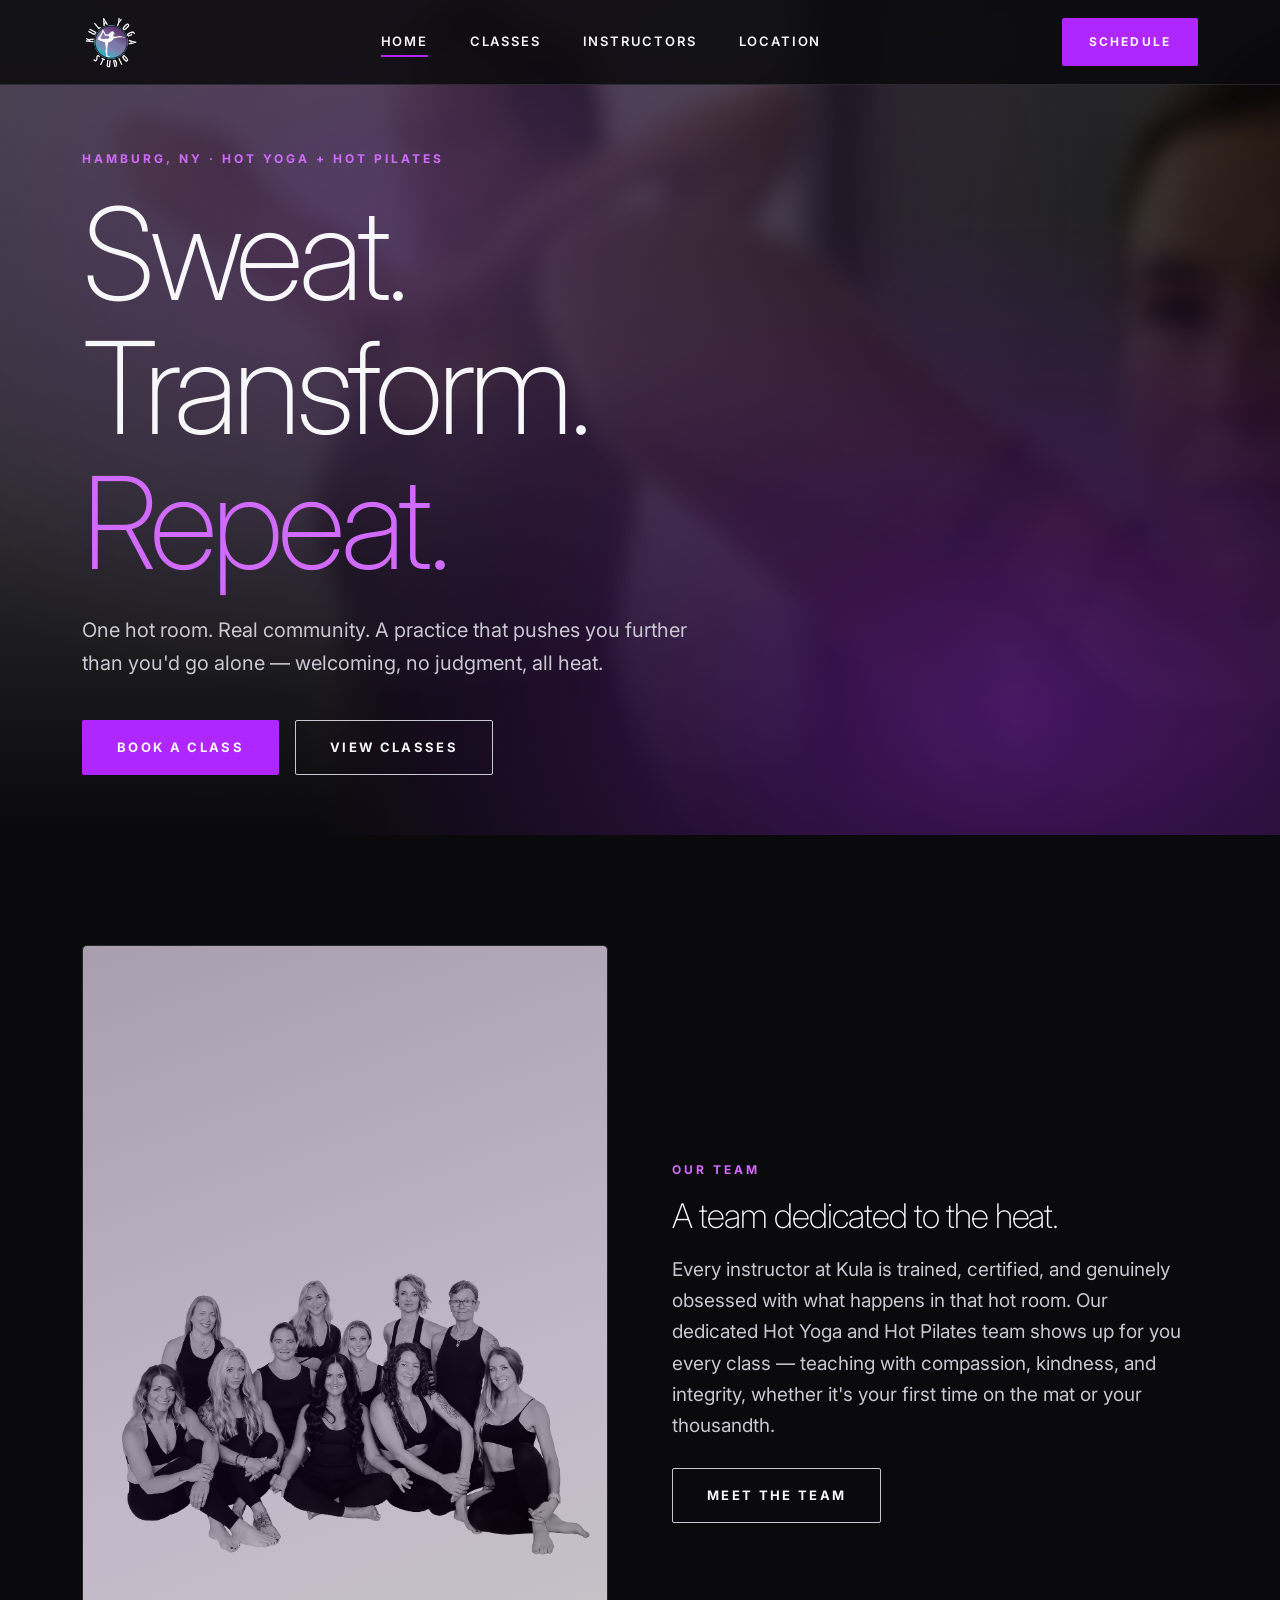
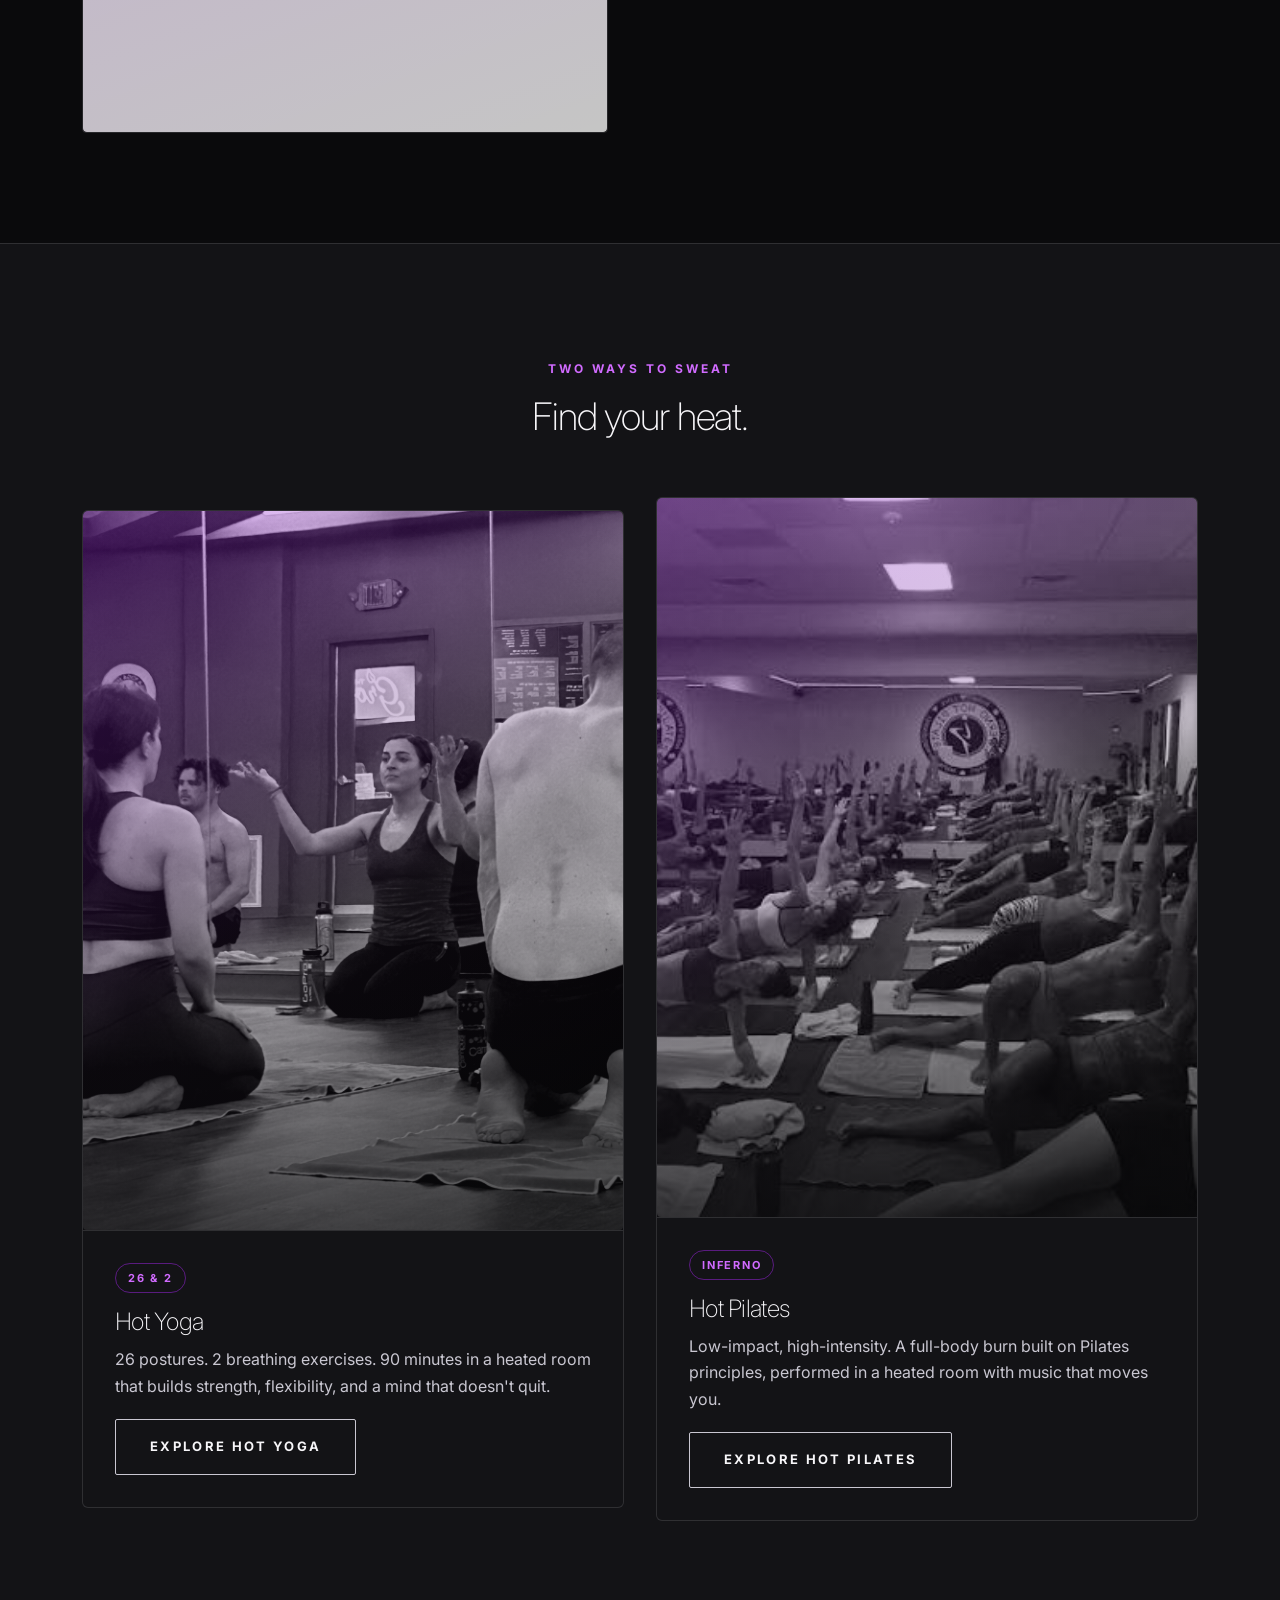
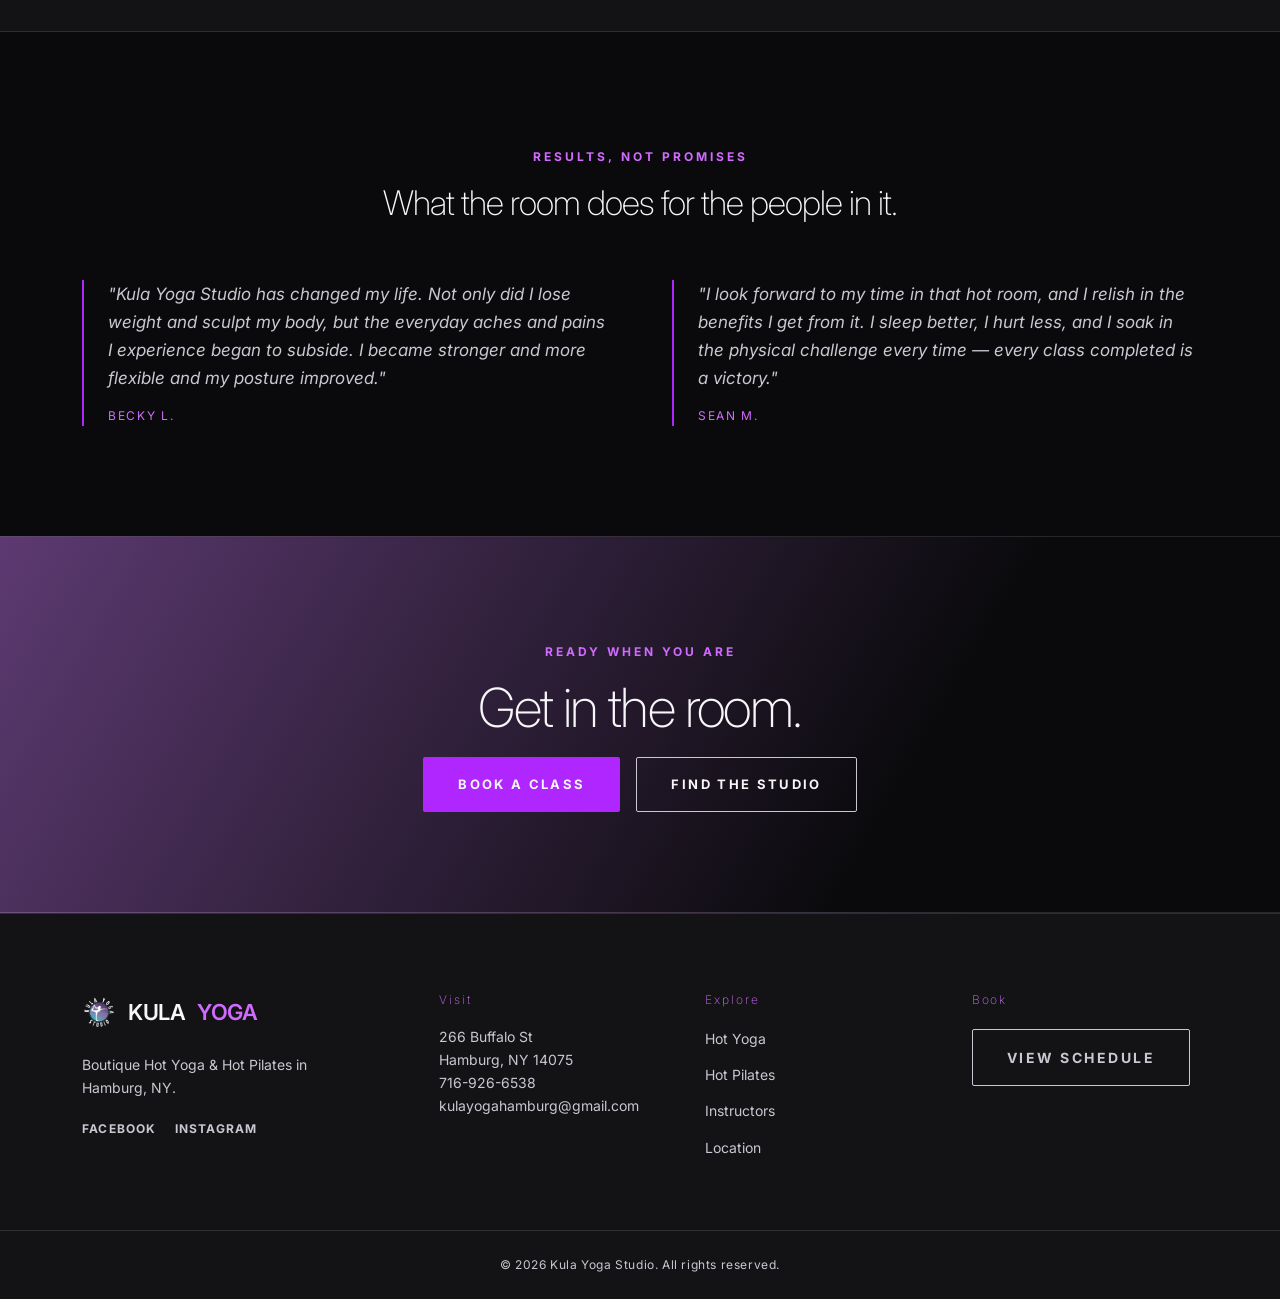
==== commit d37f0087: "Add files via upload" ====
--- a/index.html
+++ b/index.html
@@ -6,7 +6,7 @@
 <title>Kula Yoga Studio — Hot Yoga &amp; Hot Pilates in Hamburg, NY</title>
 <meta name="description" content="Kula Yoga Studio: boutique Hot Yoga and Hot Pilates classes in Hamburg, NY. One hot room, real community, real results.">
 <link rel="preconnect" href="https://fonts.googleapis.com">
-<link href="https://fonts.googleapis.com/css2?family=Fraunces:ital,opsz,wght@0,9..144,300;0,9..144,400;0,9..144,500;1,9..144,300;1,9..144,400;1,9..144,500&family=Inter:wght@400;500;600;700&display=swap" rel="stylesheet">
+<link href="https://fonts.googleapis.com/css2?family=Inter:wght@200;300;400;500;600;700&display=swap" rel="stylesheet">
 <link rel="stylesheet" href="styles.css">
 </head>
 <body>
--- a/styles.css
+++ b/styles.css
@@ -13,7 +13,7 @@
   --neon-bright: #d16bff;
   --neon-deep: #5d3a72;
   --line: rgba(247, 246, 249, 0.12);
-  --font-display: 'Fraunces', serif;
+  --font-display: 'Inter', sans-serif;
   --font-body: 'Inter', sans-serif;
 }
 
@@ -44,9 +44,9 @@
 
 h1, h2, h3, h4 {
   font-family: var(--font-display);
-  font-weight: 300;
-  line-height: 1.1;
-  letter-spacing: -0.01em;
+  font-weight: 200;
+  line-height: 1.05;
+  letter-spacing: -0.03em;
   text-transform: none;
 }
 
@@ -151,15 +151,15 @@
   align-items: center;
   gap: 12px;
   font-family: var(--font-display);
-  font-style: italic;
-  font-size: 24px;
-  font-weight: 300;
-  letter-spacing: 0;
+  font-style: normal;
+  font-size: 22px;
+  font-weight: 600;
+  letter-spacing: -0.02em;
   color: var(--white);
   white-space: nowrap;
 }
 
-.logo span { color: var(--neon-bright); font-style: italic; }
+.logo span { color: var(--neon-bright); font-style: normal; }
 
 .logo-mark {
   width: 40px;
@@ -306,11 +306,13 @@
 }
 
 .hero h1 {
-  font-size: clamp(42px, 7vw, 92px);
-  max-width: 900px;
-}
-
-.hero h1 .accent { color: var(--neon-bright); font-style: italic; font-weight: 300; }
+  font-size: clamp(52px, 10vw, 156px);
+  font-weight: 200;
+  letter-spacing: -0.04em;
+  max-width: 1000px;
+}
+
+.hero h1 .accent { color: var(--neon-bright); font-style: normal; font-weight: 200; }
 
 .hero .lede { margin-top: 24px; font-size: 20px; }
 
@@ -387,7 +389,7 @@
   pointer-events: none;
 }
 
-.class-card .photo-frame { min-height: 220px; border-radius: 0; border-left: none; border-right: none; border-top: none; }
+.class-card .photo-frame { aspect-ratio: 3 / 4; height: auto; min-height: 220px; border-radius: 0; border-left: none; border-right: none; border-top: none; }
 
 .class-card .photo-frame::after,
 .class-detail .photo-frame::after {
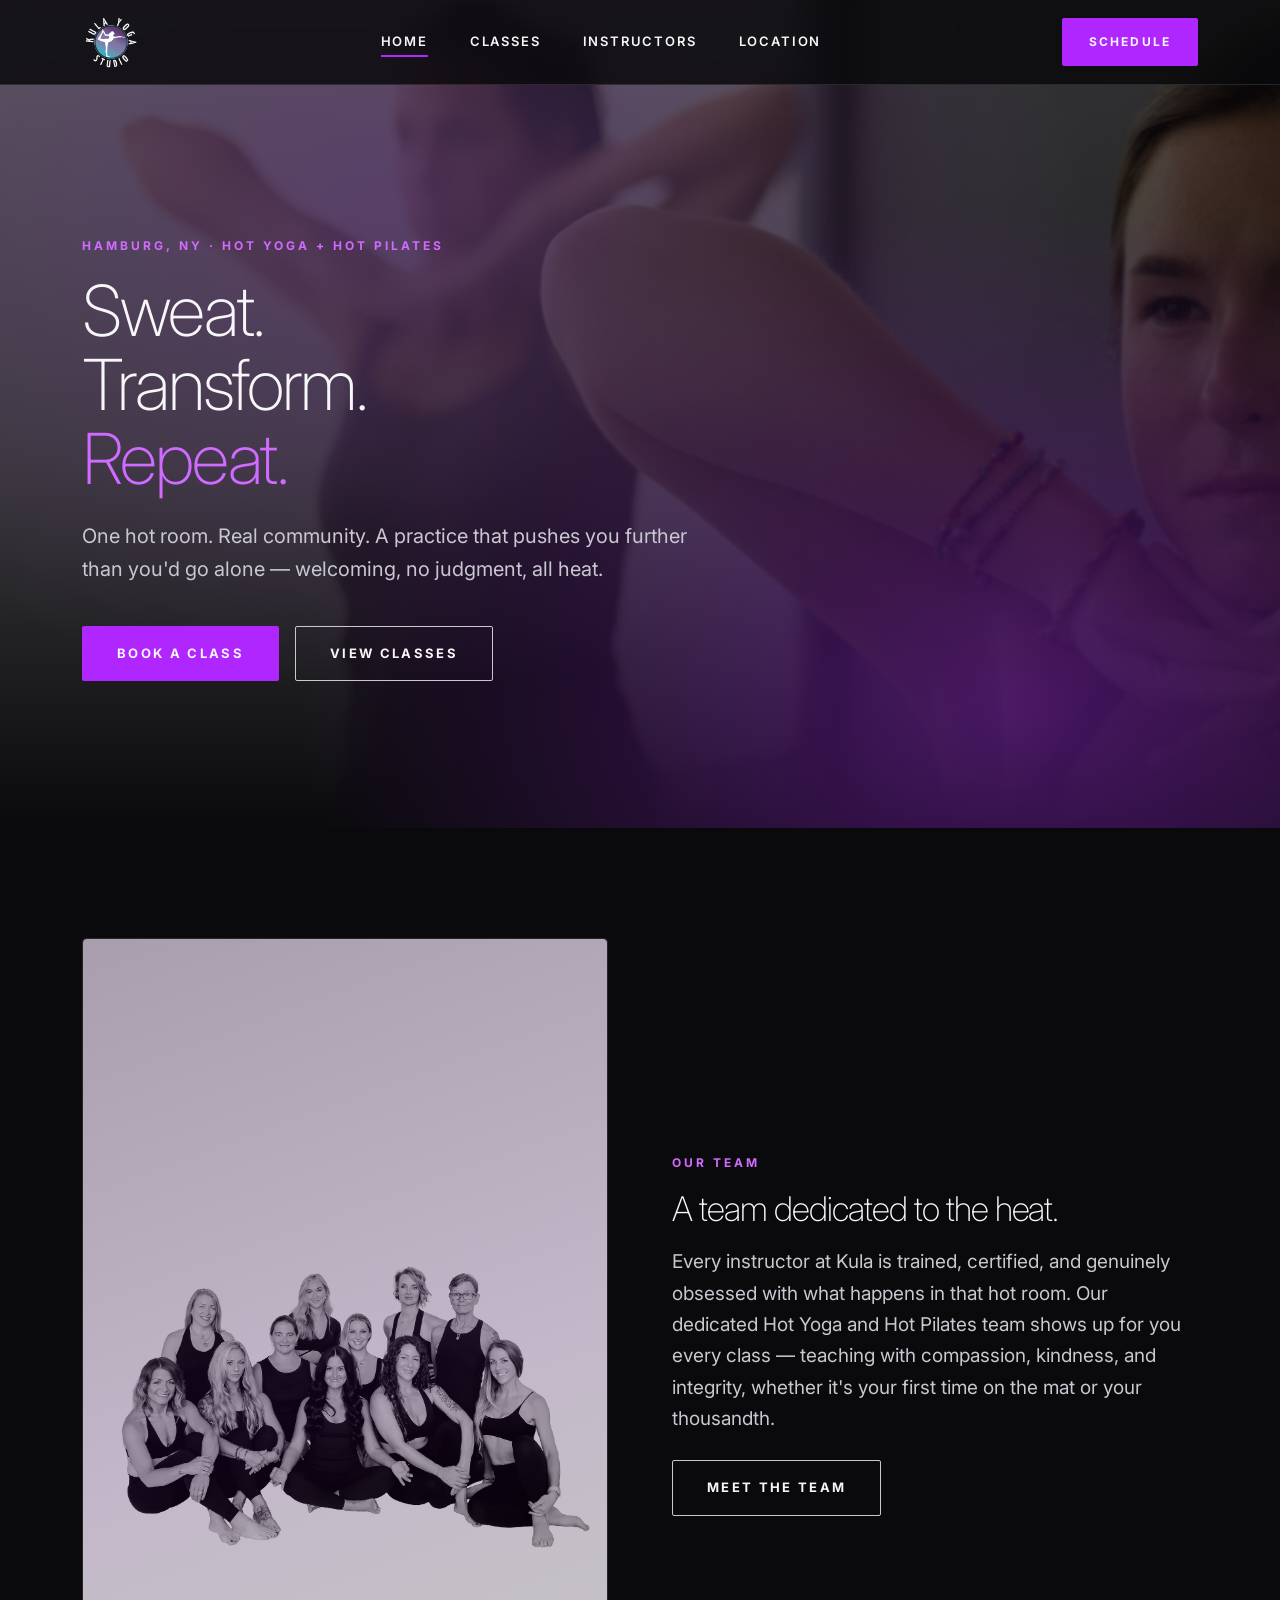
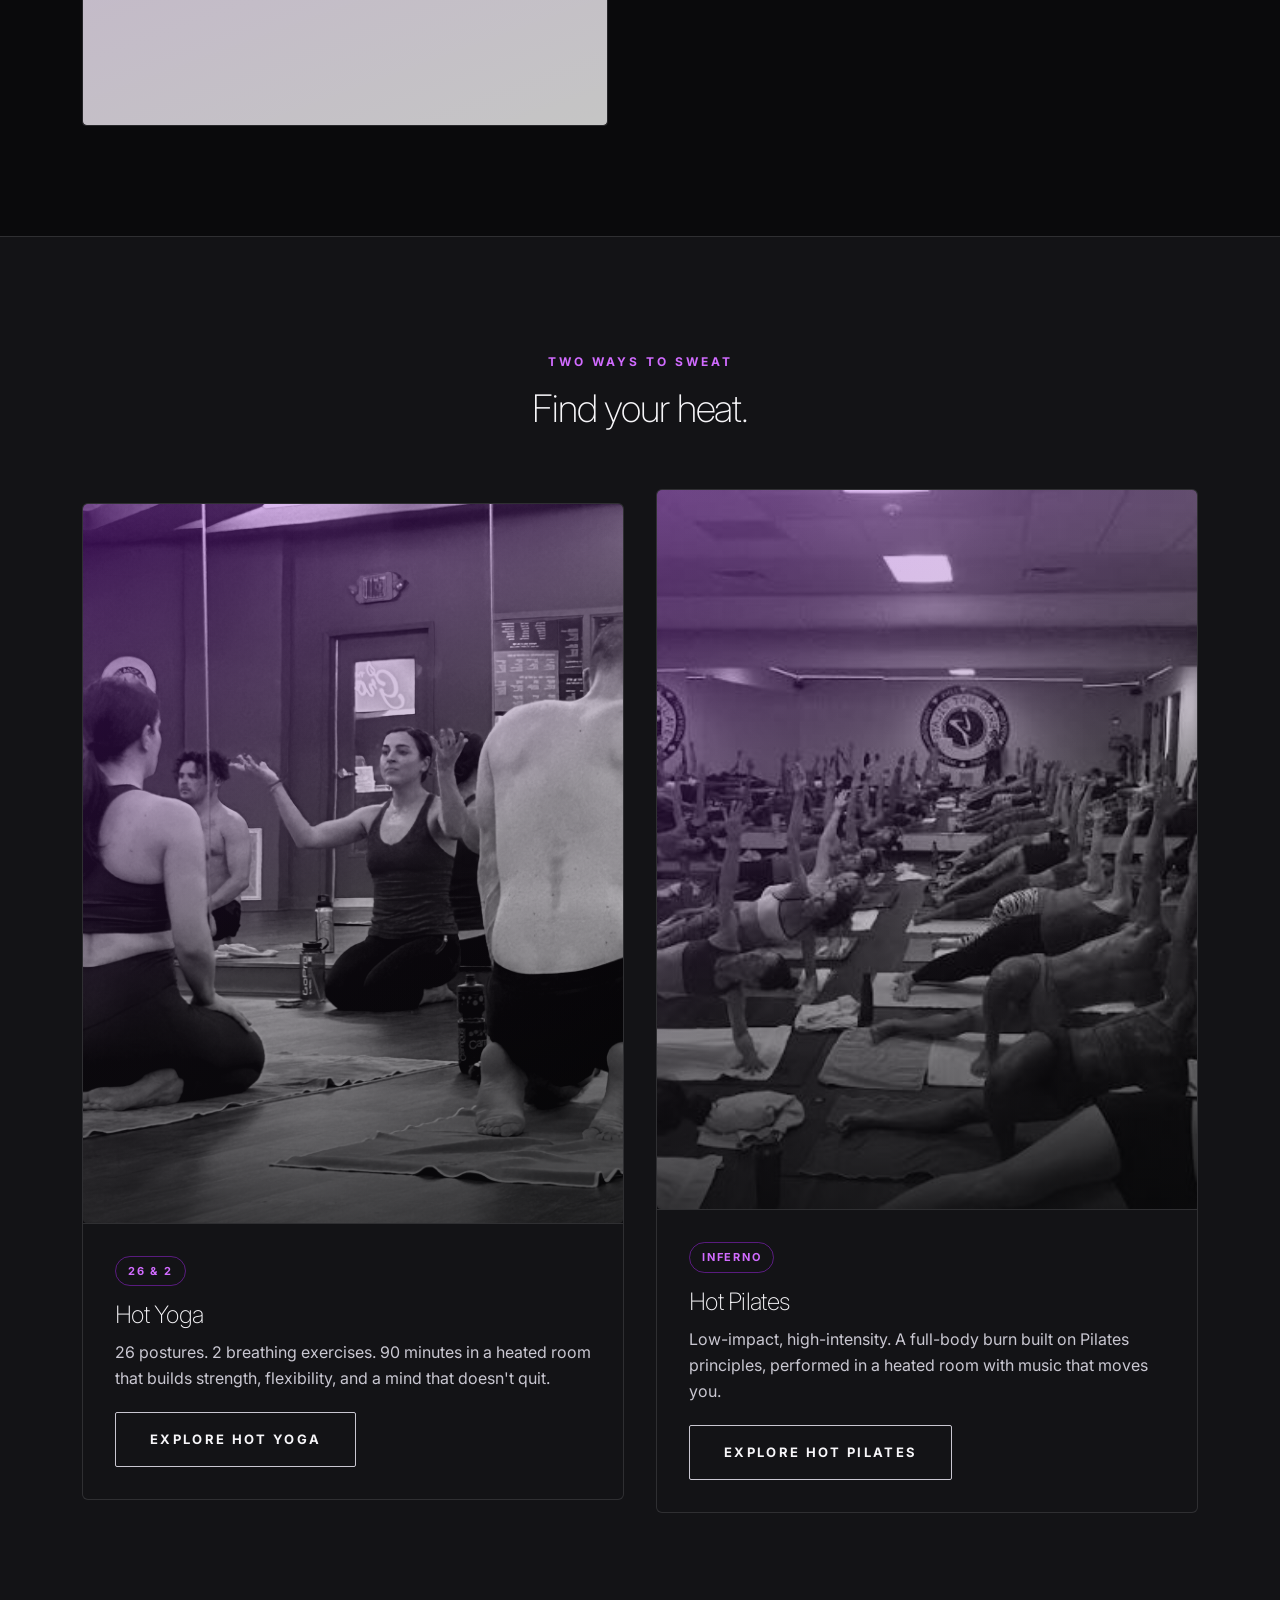
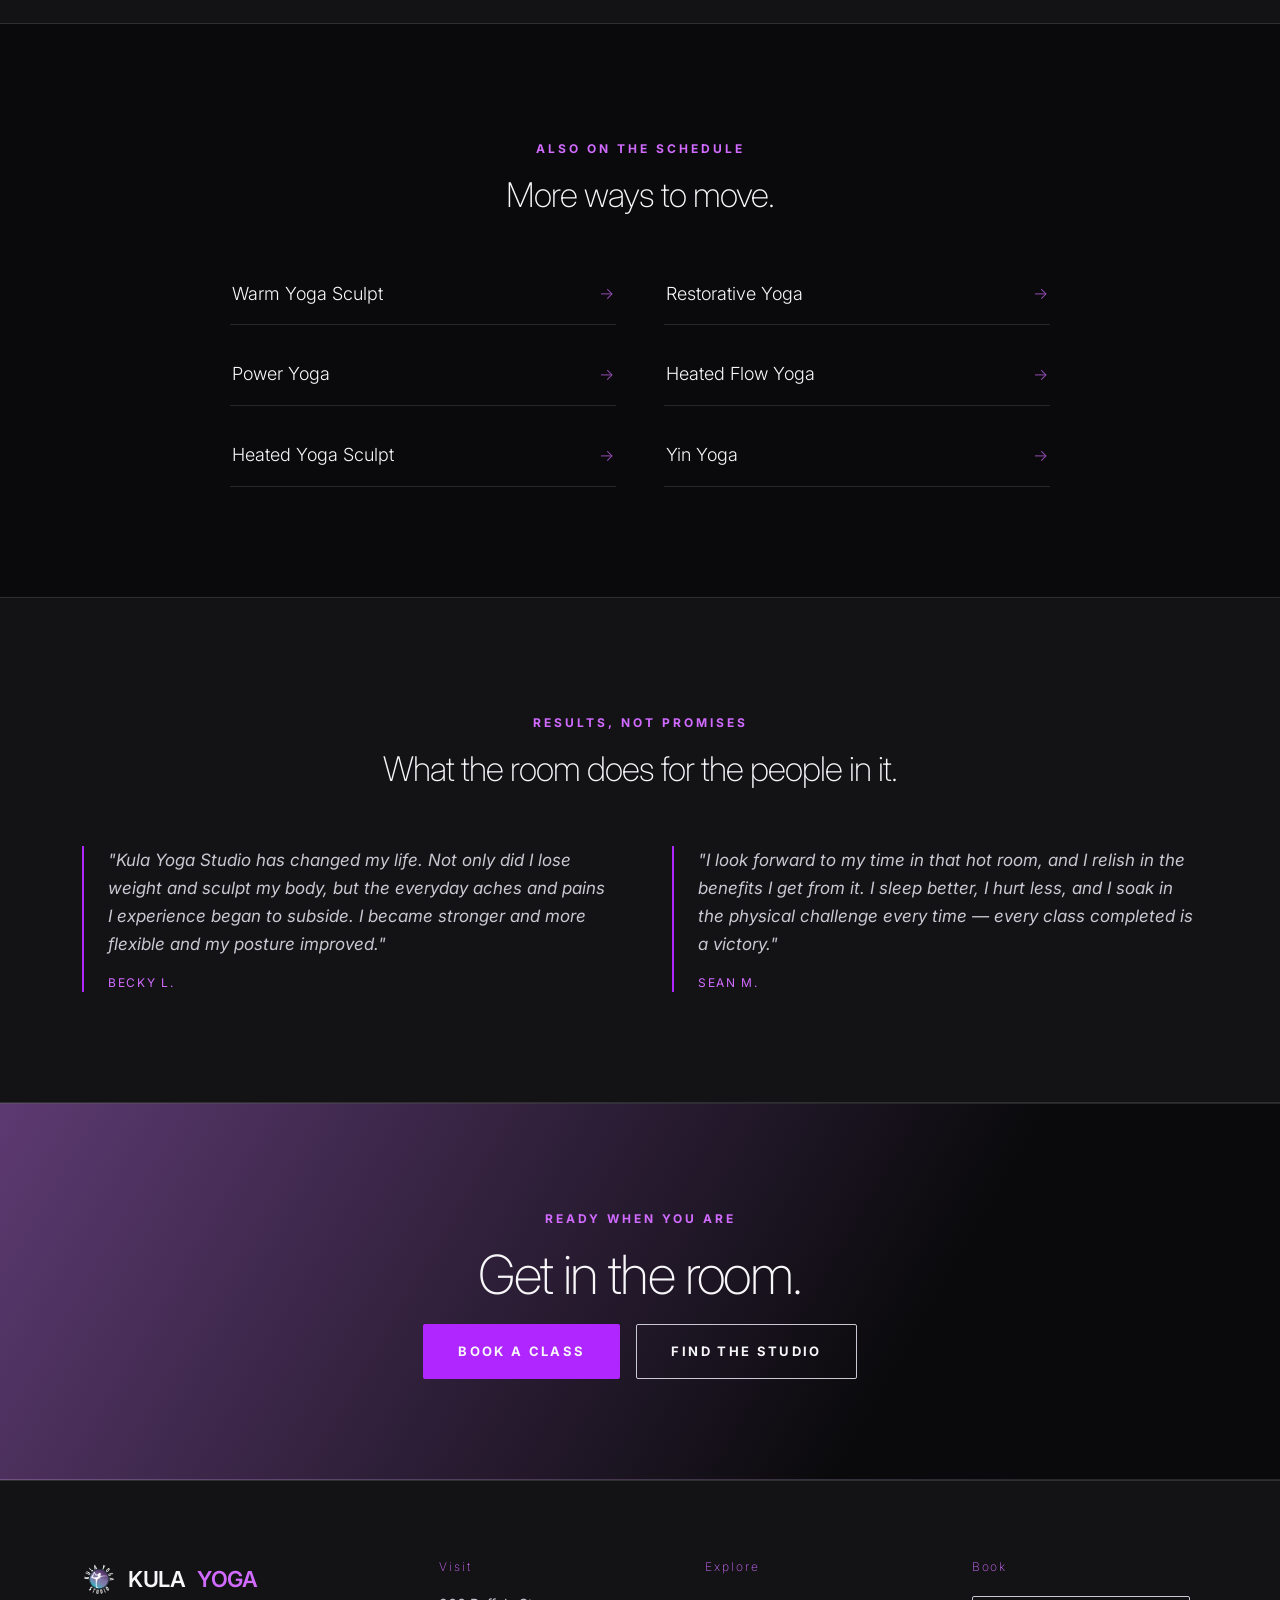
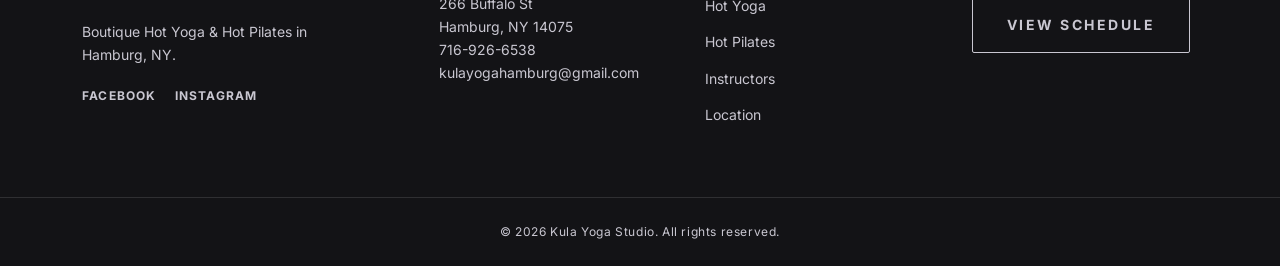
==== commit f6202215: "Add files via upload" ====
--- a/index.html
+++ b/index.html
@@ -91,6 +91,23 @@
 
 <section class="section">
   <div class="wrap center">
+    <div class="eyebrow">Also on the Schedule</div>
+    <h2 style="font-size:34px; max-width:640px; margin:0 auto 50px;">More ways to move.</h2>
+  </div>
+  <div class="wrap">
+    <ul class="class-list">
+      <li><a href="classes.html#warm-yoga-sculpt">Warm Yoga Sculpt</a></li>
+      <li><a href="classes.html#restorative-yoga">Restorative Yoga</a></li>
+      <li><a href="classes.html#power-yoga">Power Yoga</a></li>
+      <li><a href="classes.html#heated-flow-yoga">Heated Flow Yoga</a></li>
+      <li><a href="classes.html#heated-yoga-sculpt">Heated Yoga Sculpt</a></li>
+      <li><a href="classes.html#yin-yoga">Yin Yoga</a></li>
+    </ul>
+  </div>
+</section>
+
+<section class="section section-alt">
+  <div class="wrap center">
     <div class="eyebrow">Results, Not Promises</div>
     <h2 style="font-size:34px; max-width:640px; margin:0 auto 60px;">What the room does for the people in it.</h2>
   </div>
--- a/styles.css
+++ b/styles.css
@@ -306,10 +306,10 @@
 }
 
 .hero h1 {
-  font-size: clamp(52px, 10vw, 156px);
+  font-size: clamp(34px, 5.5vw, 80px);
   font-weight: 200;
-  letter-spacing: -0.04em;
-  max-width: 1000px;
+  letter-spacing: -0.03em;
+  max-width: 720px;
 }
 
 .hero h1 .accent { color: var(--neon-bright); font-style: normal; font-weight: 200; }
@@ -515,6 +515,55 @@
   border-radius: 50%;
   box-shadow: 0 0 8px rgba(176,38,255,0.8);
 }
+
+/* Additional class list (homepage) */
+.class-list {
+  display: grid;
+  grid-template-columns: 1fr 1fr;
+  gap: 18px 48px;
+  max-width: 820px;
+  margin: 0 auto;
+}
+
+.class-list li {
+  border-bottom: 1px solid var(--line);
+}
+
+.class-list a {
+  display: flex;
+  align-items: center;
+  justify-content: space-between;
+  font-size: 18px;
+  font-weight: 300;
+  color: var(--white);
+  padding: 16px 2px;
+  transition: color 0.25s ease;
+}
+
+.class-list a::after {
+  content: "→";
+  color: var(--neon-bright);
+  font-size: 16px;
+  opacity: 0.7;
+  transition: transform 0.25s ease;
+}
+
+.class-list a:hover {
+  color: var(--neon-bright);
+}
+
+.class-list a:hover::after {
+  transform: translateX(4px);
+}
+
+@media (max-width: 760px) {
+  .class-list { grid-template-columns: 1fr; }
+}
+
+/* Additional class detail cards (classes page) */
+.class-mini-card { scroll-margin-top: 110px; }
+.class-mini-card h3 { margin-bottom: 14px; }
+.class-mini-card p { color: var(--white-dim); font-size: 15px; }
 
 /* Testimonials */
 .testimonial {
